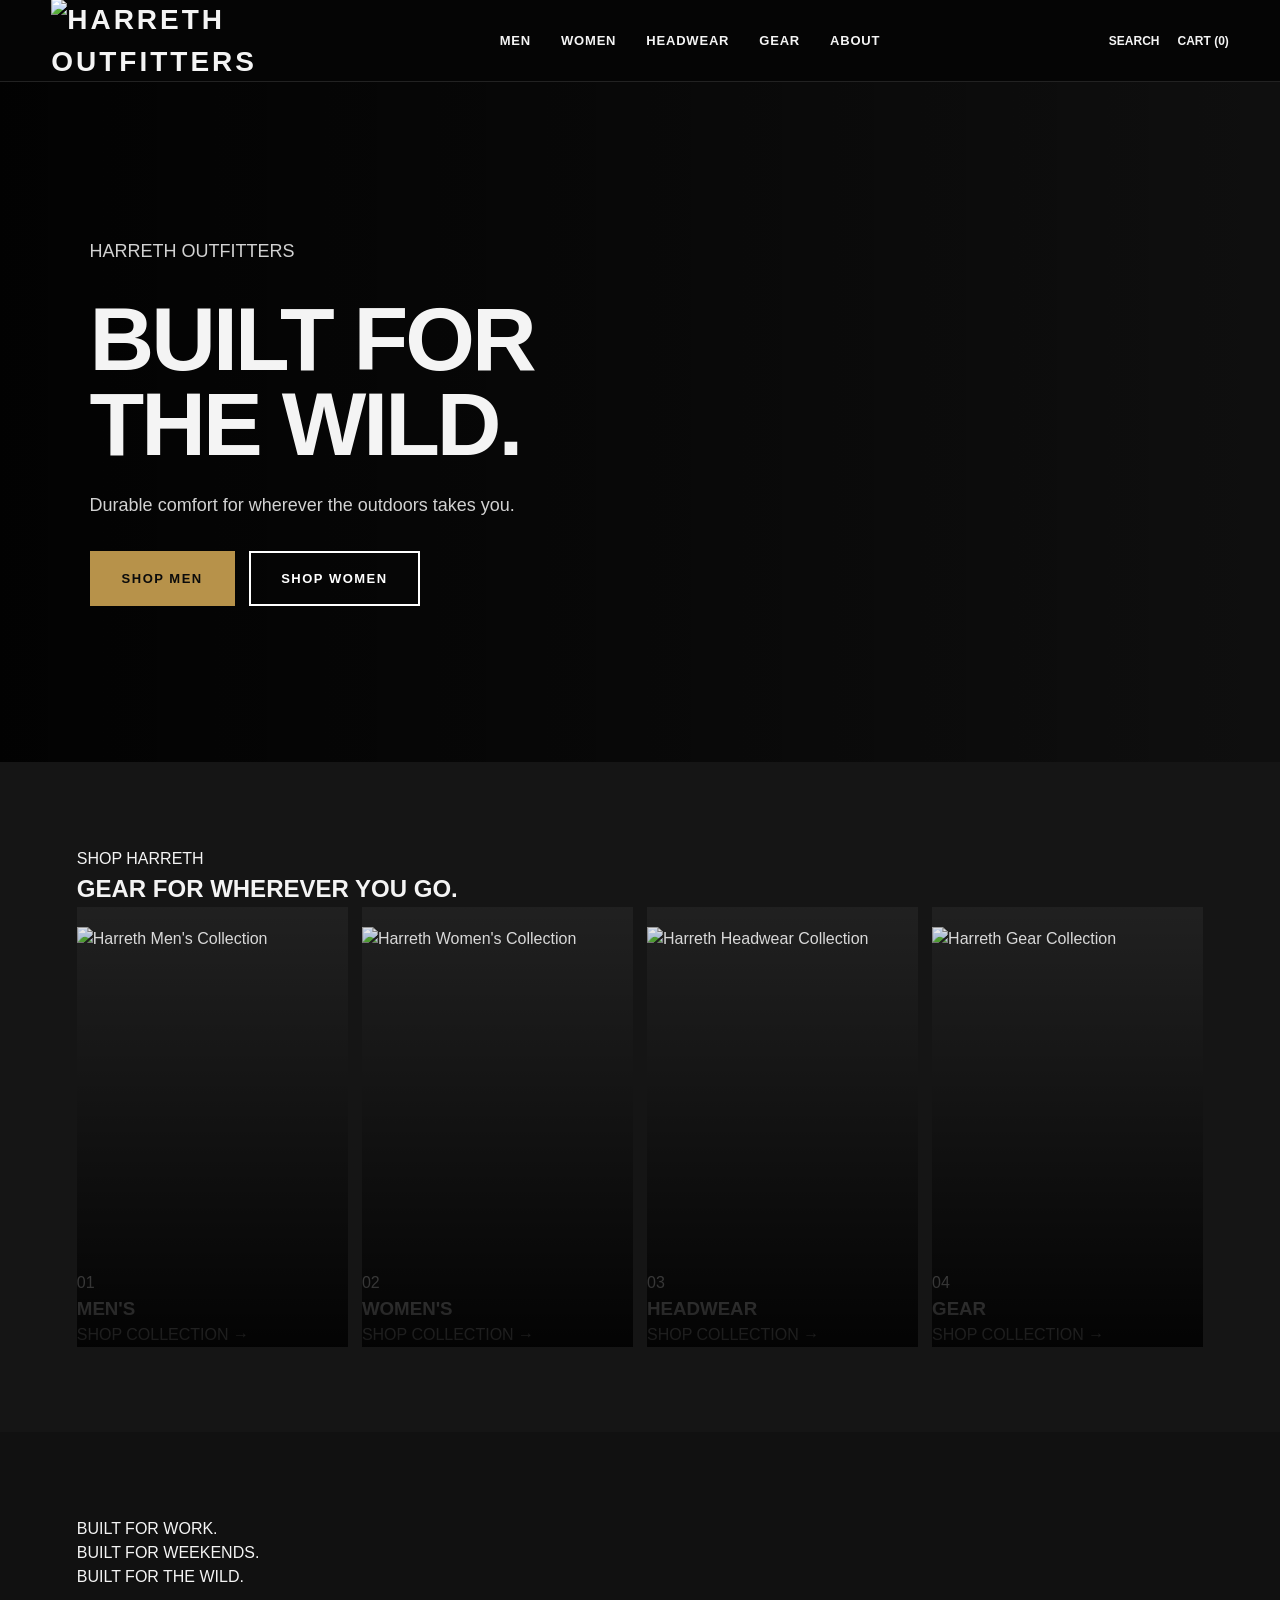
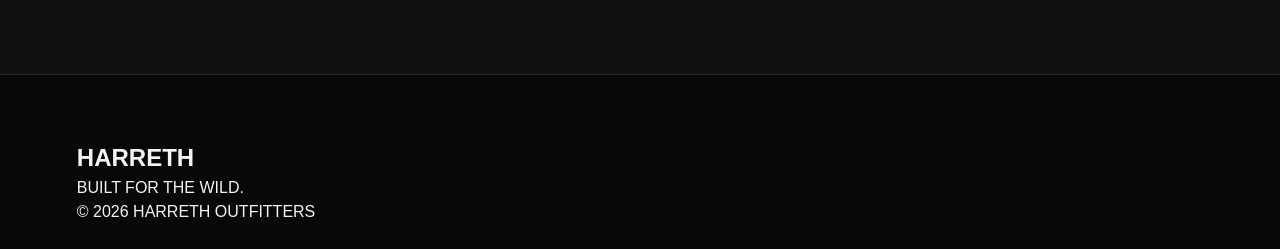
==== index.html @ e6d376b3 "Add files via upload" ====
<!DOCTYPE html>
<html lang="en">
<head>
    <meta charset="UTF-8">
    <meta name="viewport" content="width=device-width, initial-scale=1.0">

    <title>Harreth Outfitters | Built for the Wild</title>

    <link rel="stylesheet" href="style.css">
</head>

<body>

    <header class="site-header">

        <div class="logo">
            <img src="images/logo.png" alt="Harreth Outfitters">
        </div>
        <nav>
            <a href="#">MEN</a>
            <a href="#">WOMEN</a>
            <a href="#">HEADWEAR</a>
            <a href="#">GEAR</a>
            <a href="#">ABOUT</a>
        </nav>

        <div class="header-actions">
            <span>SEARCH</span>
            <span>CART (0)</span>
        </div>

    </header>


    <main>

        <section class="hero">

            <div class="hero-content">

                <p class="eyebrow">HARRETH OUTFITTERS</p>

                <h1>
                    BUILT FOR<br>
                    THE WILD.
                </h1>

                <p class="hero-description">
                    Durable comfort for wherever the outdoors takes you.
                </p>

                <div class="hero-buttons">
                    <a href="#" class="btn btn-gold">SHOP MEN</a>
                    <a href="#" class="btn btn-dark">SHOP WOMEN</a>
                </div>

            </div>

        </section>


        <section class="categories">

            <div class="section-heading">
                <p>SHOP HARRETH</p>
                <h2>GEAR FOR WHEREVER YOU GO.</h2>
            </div>

            <div class="category-grid">

                <a href="#" class="category-card">
                    <img src="images/shirtcolwhite.png" alt="Harreth Men's Collection">
                    <div>
                        <span>01</span>
                        <h3>MEN'S</h3>
                        <p>SHOP COLLECTION →</p>
                    </div>
                </a>

                <a href="#" class="category-card">
                    <img src="images/womenstan.png" alt="Harreth Women's Collection">
                    <div>
                        <span>02</span>
                        <h3>WOMEN'S</h3>
                        <p>SHOP COLLECTION →</p>
                    </div>
                </a>

                <a href="#" class="category-card">
                    <img src="images/rich112.png" alt="Harreth Headwear Collection">
                    <div>
                        <span>03</span>
                        <h3>HEADWEAR</h3>
                        <p>SHOP COLLECTION →</p>
                    </div>
                </a>

                <a href="#" class="category-card">
                    <img src="images/backpack3.png" alt="Harreth Gear Collection">
                    <div>
                        <span>04</span>
                        <h3>GEAR</h3>
                        <p>SHOP COLLECTION →</p>
                    </div>
                </a>

            </div>

        </section>


        <section class="brand-strip">

            <p>BUILT FOR WORK.</p>
            <p>BUILT FOR WEEKENDS.</p>
            <p>BUILT FOR THE WILD.</p>

        </section>

    </main>


    <footer>

        <div class="footer-brand">
            <h2>HARRETH</h2>
            <p>BUILT FOR THE WILD.</p>
        </div>

        <p>© 2026 HARRETH OUTFITTERS</p>

    </footer>

</body>
</html>
---- style.css ----
/* ================================
   HARRETH OUTFITTERS
   Rugged / Tactical Outdoor Theme
================================ */

/* ---------- RESET ---------- */

* {
  margin: 0;
  padding: 0;
  box-sizing: border-box;
}

html {
  scroll-behavior: smooth;
}

body {
  font-family: Arial, Helvetica, sans-serif;
  background: #111111;
  color: #f4f4f4;
  line-height: 1.5;
}

/* ---------- COLORS ---------- */

:root {
  --black: #0b0b0b;
  --dark: #151515;
  --charcoal: #222222;
  --gray: #8d8d8d;
  --light: #f4f4f4;
  --white: #ffffff;

  /* HARRETH GOLD */
  --gold: #b7924a;
  --gold-hover: #d0aa60;
}

/* ---------- LINKS ---------- */

a {
  color: inherit;
  text-decoration: none;
}

img {
  max-width: 100%;
  display: block;
}

/* ================================
   TOP BAR
================================ */

.top-bar {
  background: var(--gold);
  color: var(--black);
  text-align: center;

  padding: 8px 20px;

  font-size: 12px;
  font-weight: 800;

  letter-spacing: 1.5px;
  text-transform: uppercase;
}

/* ================================
   HEADER / NAVIGATION
================================ */

header {
  background: var(--black);

  border-bottom: 1px solid #292929;

  position: sticky;
  top: 0;
  z-index: 1000;
}

.navbar {
  max-width: 1500px;
  margin: auto;

  height: 82px;

  padding: 0 40px;

  display: flex;
  align-items: center;
  justify-content: space-between;
}

.logo {
  font-size: 28px;
  font-weight: 900;

  letter-spacing: 3px;

  text-transform: uppercase;
}

.logo img {
    width:220px;
    height: auto;
    display: block;
}

.logo span {
  color: var(--gold);
}

.nav-links {
  display: flex;
  align-items: center;

  gap: 34px;

  list-style: none;
}

.nav-links a {
  color: var(--white);

  font-size: 13px;
  font-weight: 800;

  letter-spacing: 1px;
  text-transform: uppercase;

  transition: color 0.2s ease;
}

.nav-links a:hover {
  color: var(--gold);
}

/* ================================
   HERO
================================ */

.hero {
  min-height: 680px;

  position: relative;

  display: flex;
  align-items: center;

  padding: 60px 7%;

  background:
    linear-gradient(
      90deg,
      rgba(0, 0, 0, 0.88) 0%,
      rgba(0, 0, 0, 0.55) 48%,
      rgba(0, 0, 0, 0.12) 100%
    ),
    url("images/hero.png");

  background-size: cover;
  background-repeat: no-repeat;
  background-position: center 10%;
}

.hero-content {
  max-width: 680px;
}

.hero-small {
  color: var(--gold);

  font-size: 14px;
  font-weight: 900;

  text-transform: uppercase;

  letter-spacing: 3px;

  margin-bottom: 15px;
}

.hero h1 {
  font-size: clamp(50px, 7vw, 92px);

  line-height: 0.95;

  font-weight: 900;

  letter-spacing: -3px;

  text-transform: uppercase;

  margin-bottom: 25px;
}

.hero p {
  max-width: 570px;

  color: #d2d2d2;

  font-size: 18px;

  margin-bottom: 32px;
}

/* ================================
   BUTTONS
================================ */

.btn {
  display: inline-block;

  background: var(--gold);

  color: var(--black);

  padding: 16px 30px;

  border: 2px solid var(--gold);

  font-size: 13px;
  font-weight: 900;

  letter-spacing: 1.5px;

  text-transform: uppercase;

  transition: all 0.2s ease;
}

.btn:hover {
  background: var(--gold-hover);
  border-color: var(--gold-hover);
}

.btn-dark {
  background: transparent;

  color: var(--white);

  border: 2px solid var(--white);

  margin-left: 10px;
}

.btn-dark:hover {
  background: var(--white);
  color: var(--black);
}

/* ================================
   GENERAL SECTION
================================ */

section {
  padding: 85px 6%;
}

.section-header {
  text-align: center;

  max-width: 750px;

  margin: 0 auto 45px;
}

.section-header .eyebrow {
  color: var(--gold);

  font-size: 12px;
  font-weight: 900;

  letter-spacing: 3px;

  text-transform: uppercase;

  margin-bottom: 10px;
}

.section-header h2 {
  font-size: clamp(34px, 5vw, 55px);

  font-weight: 900;

  text-transform: uppercase;

  line-height: 1;

  letter-spacing: -1px;
}

.section-header p {
  color: var(--gray);

  margin-top: 16px;

  font-size: 16px;
}

/* ================================
   CATEGORY GRID
================================ */

.categories {
  background: var(--dark);
}

.category-grid {
  max-width: 1500px;

  margin: auto;

  display: grid;

  grid-template-columns: repeat(4, 1fr);

  gap: 14px;
}

.category-card {
  min-height: 440px;

  position: relative;

  overflow: hidden;

  background: var(--charcoal);

  display: flex;
  align-items: flex-end;

  cursor: pointer;
}

.category-card img {
  position: absolute;

  width: 100%;
  height: 85%;

  object-fit: contain;
  top: 20px;
  left: 0%;

  transition: transform 0.4s ease;
}

.category-card::after {
  content: "";

  position: absolute;
  inset: 0;

  background: linear-gradient(
    to top,
    rgba(0, 0, 0, 0.9),
    rgba(0, 0, 0, 0.05)
  );
}

.category-card:hover img {
  transform: scale(1.04);
}

.category-content {
  position: relative;
  z-index: 2;

  padding: 28px;

  width: 100%;
}

.category-content h3 {
  font-size: 28px;

  font-weight: 900;

  text-transform: uppercase;

  letter-spacing: -1px;
}

.category-content p {
  color: #c9c9c9;

  margin-top: 4px;

  font-size: 13px;

  text-transform: uppercase;

  letter-spacing: 1px;
}

/* ================================
   FEATURED PRODUCTS
================================ */

.products {
  background: #f0f0ee;

  color: #111;
}

.product-grid {
  max-width: 1500px;

  margin: auto;

  display: grid;

  grid-template-columns: repeat(4, 1fr);

  gap: 24px;
}

.product-card {
  background: #ffffff;

  position: relative;

  transition: transform 0.2s ease;
}

.product-card:hover {
  transform: translateY(-4px);
}

.product-image {
  background: #e7e7e5;

  aspect-ratio: 4 / 5;

  overflow: hidden;
}

.product-image img {
  width: 100%;
  height: 100%;

  object-fit: cover;
}

.product-info {
  padding: 18px;
}

.product-info h3 {
  font-size: 16px;

  font-weight: 900;

  text-transform: uppercase;
}

.product-info p {
  color: #666;

  font-size: 13px;

  margin-top: 3px;
}

.product-price {
  margin-top: 12px;

  font-size: 15px;
  font-weight: 900;
}

/* ================================
   BUILT FOR THE WILD SECTION
================================ */

.built-wild {
  min-height: 580px;

  display: flex;
  align-items: center;

  background:
    linear-gradient(
      90deg,
      rgba(0, 0, 0, 0.9),
      rgba(0, 0, 0, 0.45)
    ),
    url("images/wild.jpg");

  background-size: cover;

  background-position: center;
}

.built-wild-content {
  max-width: 650px;
}

.built-wild h2 {
  font-size: clamp(48px, 7vw, 85px);

  text-transform: uppercase;

  line-height: 0.95;

  font-weight: 900;

  letter-spacing: -3px;

  margin-bottom: 20px;
}

.built-wild h2 span {
  color: var(--gold);
}

.built-wild p {
  color: #d2d2d2;

  max-width: 540px;

  font-size: 17px;

  margin-bottom: 28px;
}

/* ================================
   BRAND STATEMENT
================================ */

.brand-statement {
  background: var(--gold);

  color: var(--black);

  text-align: center;

  padding-top: 65px;
  padding-bottom: 65px;
}

.brand-statement h2 {
  max-width: 1000px;

  margin: auto;

  font-size: clamp(30px, 5vw, 55px);

  line-height: 1.05;

  font-weight: 900;

  text-transform: uppercase;
}

/* ================================
   FOOTER
================================ */

footer {
  background: #080808;

  padding: 65px 6% 25px;

  border-top: 1px solid #242424;
}

.footer-grid {
  max-width: 1500px;

  margin: auto;

  display: grid;

  grid-template-columns: 2fr 1fr 1fr 1fr;

  gap: 50px;
}

.footer-logo {
  font-size: 28px;

  font-weight: 900;

  letter-spacing: 3px;

  margin-bottom: 15px;
}

.footer-about {
  max-width: 380px;

  color: #929292;

  font-size: 14px;
}

.footer-column h4 {
  color: var(--white);

  font-size: 13px;

  font-weight: 900;

  text-transform: uppercase;

  letter-spacing: 1.5px;

  margin-bottom: 15px;
}

.footer-column a {
  display: block;

  color: #999;

  font-size: 14px;

  margin-bottom: 9px;
}

.footer-column a:hover {
  color: var(--gold);
}

.footer-bottom {
  max-width: 1500px;

  margin: 50px auto 0;

  padding-top: 20px;

  border-top: 1px solid #222;

  color: #666;

  font-size: 12px;

  text-align: center;
}

/* ================================
   MOBILE
================================ */

@media (max-width: 1000px) {

  .navbar {
    padding: 0 20px;
  }

  .nav-links {
    gap: 18px;
  }

  .category-grid {
    grid-template-columns: repeat(2, 1fr);
  }

  .product-grid {
    grid-template-columns: repeat(2, 1fr);
  }

  .footer-grid {
    grid-template-columns: repeat(2, 1fr);
  }

}

/* ================================
   PHONE
================================ */

@media (max-width: 700px) {

  section {
    padding: 60px 20px;
  }

  .navbar {
    height: 70px;
  }

  .logo {
    font-size: 22px;
  }

  .nav-links {
    display: none;
  }

  .hero {
    min-height: 620px;

    padding: 70px 22px;

    align-items: flex-end;

    background:
      linear-gradient(
        to top,
        rgba(0, 0, 0, 0.92),
        rgba(0, 0, 0, 0.25)
      ),
      url("images/hero.jpg");

    background-size: cover;
    background-position: 35% center;
    background-repeat: no-repeat;
  }

  .hero h1 {
    font-size: 52px;

    letter-spacing: -2px;
  }

  .hero p {
    font-size: 16px;
  }

  .btn {
    width: 100%;

    text-align: center;

    margin-bottom: 10px;
  }

  .btn-dark {
    margin-left: 0;
  }

  .category-grid {
    grid-template-columns: 1fr;

    gap: 12px;
  }

  .category-card {
    min-height: 390px;
  }

  .product-grid {
    grid-template-columns: repeat(2, 1fr);

    gap: 10px;
  }

  .product-info {
    padding: 12px;
  }

  .product-info h3 {
    font-size: 13px;
  }

  .built-wild {
    min-height: 600px;

    align-items: flex-end;

    padding-bottom: 60px;
  }

  .built-wild h2 {
    font-size: 53px;
  }

  .footer-grid {
    grid-template-columns: 1fr;

    gap: 30px;
  }

}
.site-header {
  height: 82px;
  padding: 0 4%;
  display: flex;
  align-items: center;
  justify-content: space-between;
  background: #050505;
  border-bottom: 1px solid #222;
}

.logo {
  font-size: 28px;
  font-weight: 900;
  letter-spacing: 3px;
}

.logo img {
  width: 220px;
  height: auto;
  display: block;
}

nav {
  display: flex;
  gap: 30px;
}

nav a {
  font-size: 13px;
  font-weight: 800;
  letter-spacing: 0.8px;
}

.header-actions {
  display: flex;
  gap: 18px;
  font-size: 12px;
  font-weight: 700;
}
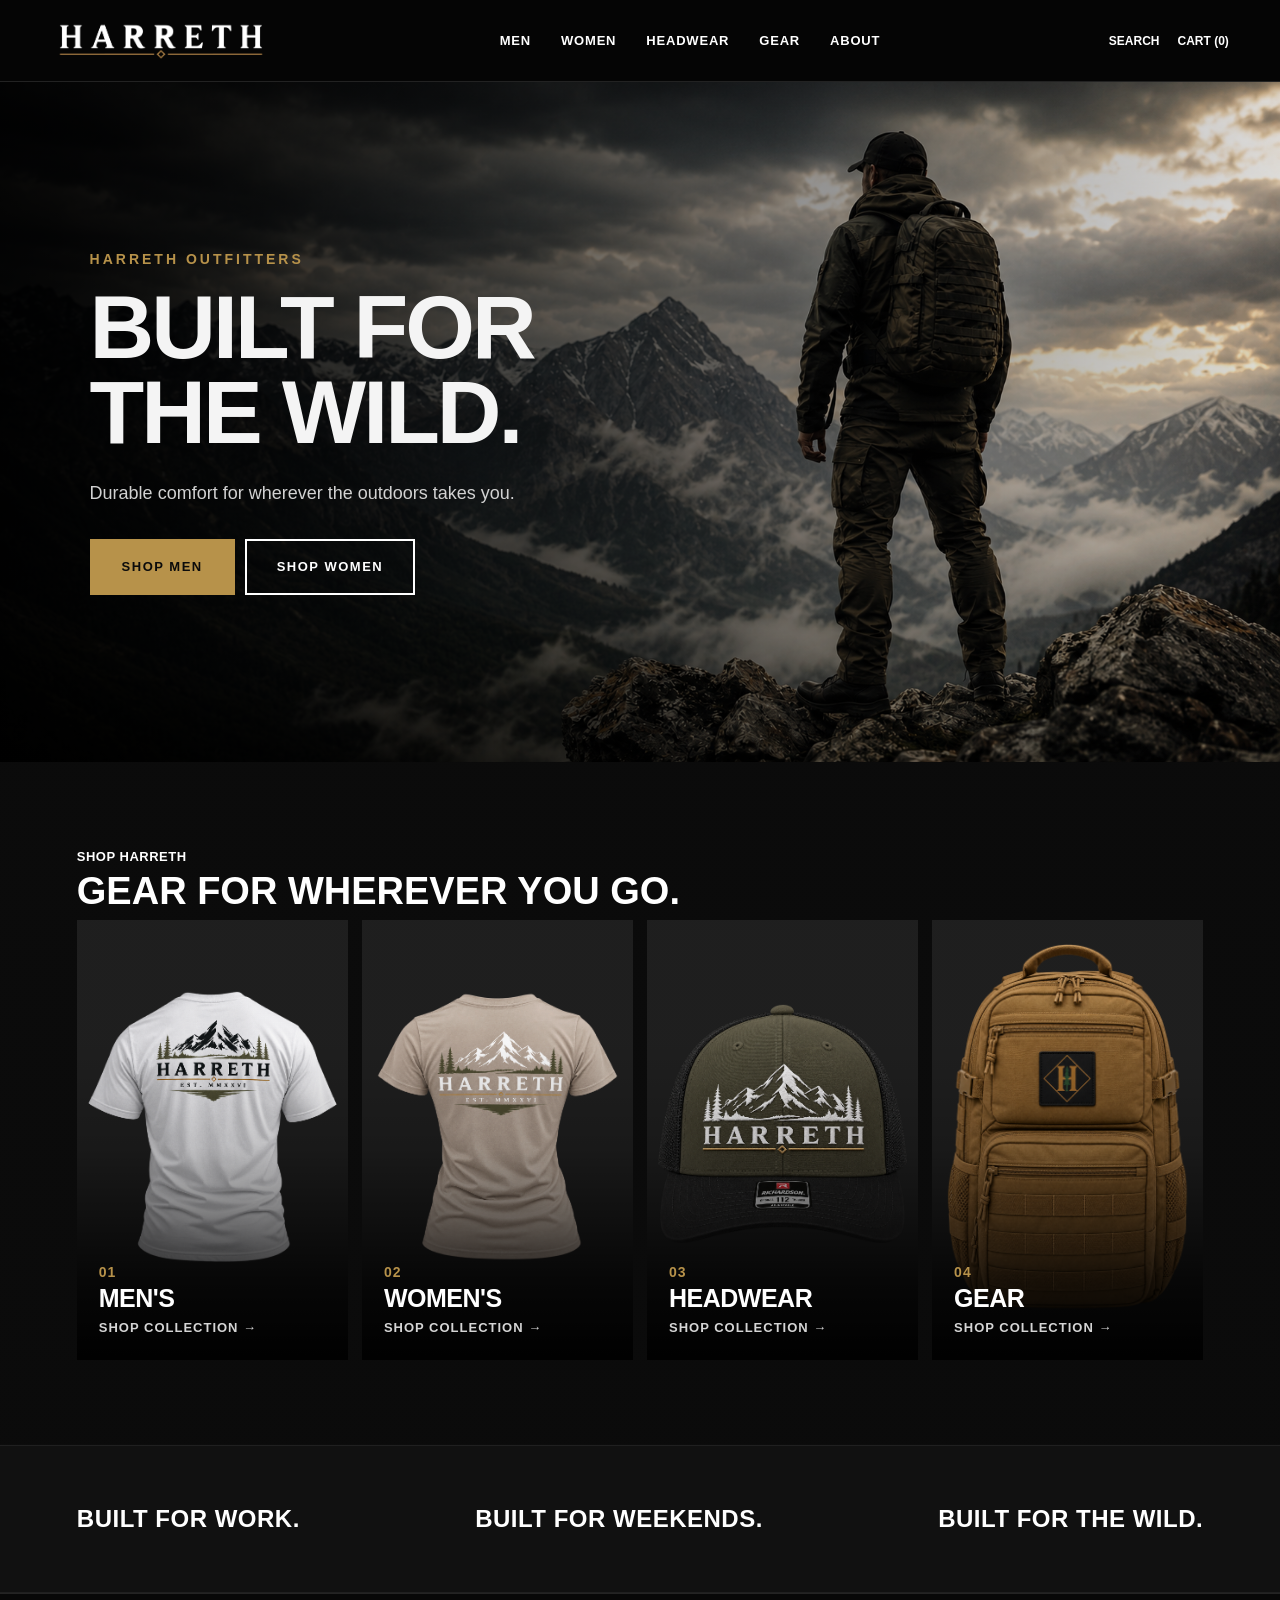
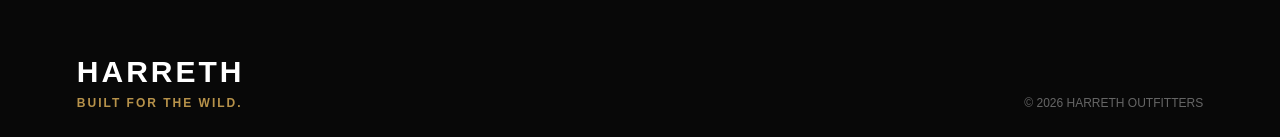
==== commit 859db2cf: "Add files via upload" ====
--- a/index.html
+++ b/index.html
@@ -17,12 +17,12 @@
             <img src="images/logo.png" alt="Harreth Outfitters">
         </div>
         <nav>
-            <a href="#">MEN</a>
-            <a href="#">WOMEN</a>
-            <a href="#">HEADWEAR</a>
-            <a href="#">GEAR</a>
-            <a href="#">ABOUT</a>
-        </nav>
+    <a href="men.html">MEN</a>
+    <a href="women.html">WOMEN</a>
+    <a href="headwear.html">HEADWEAR</a>
+    <a href="gear.html">GEAR</a>
+    <a href="#">ABOUT</a>
+</nav>
 
         <div class="header-actions">
             <span>SEARCH</span>
@@ -68,7 +68,7 @@
 
             <div class="category-grid">
 
-                <a href="#" class="category-card">
+                <a href="men.html" class="category-card">
                     <img src="images/shirtcolwhite.png" alt="Harreth Men's Collection">
                     <div>
                         <span>01</span>
@@ -77,7 +77,7 @@
                     </div>
                 </a>
 
-                <a href="#" class="category-card">
+                <a href="women.html" class="category-card">
                     <img src="images/womenstan.png" alt="Harreth Women's Collection">
                     <div>
                         <span>02</span>
@@ -86,7 +86,7 @@
                     </div>
                 </a>
 
-                <a href="#" class="category-card">
+                <a href="headwear.html" class="category-card">
                     <img src="images/rich112.png" alt="Harreth Headwear Collection">
                     <div>
                         <span>03</span>
@@ -95,7 +95,7 @@
                     </div>
                 </a>
 
-                <a href="#" class="category-card">
+                <a href="gear.html" class="category-card">
                     <img src="images/backpack3.png" alt="Harreth Gear Collection">
                     <div>
                         <span>04</span>
--- a/style.css
+++ b/style.css
@@ -1,6 +1,6 @@
 /* ================================
    HARRETH OUTFITTERS
-   Rugged / Tactical Outdoor Theme
+   Clean Master Stylesheet
 ================================ */
 
 /* ---------- RESET ---------- */
@@ -21,6 +21,17 @@
   color: #f4f4f4;
   line-height: 1.5;
 }
+
+img {
+  max-width: 100%;
+  display: block;
+}
+
+a {
+  color: inherit;
+  text-decoration: none;
+}
+
 
 /* ---------- COLORS ---------- */
 
@@ -32,111 +43,67 @@
   --light: #f4f4f4;
   --white: #ffffff;
 
-  /* HARRETH GOLD */
   --gold: #b7924a;
   --gold-hover: #d0aa60;
 }
 
-/* ---------- LINKS ---------- */
-
-a {
-  color: inherit;
-  text-decoration: none;
-}
-
-img {
-  max-width: 100%;
-  display: block;
-}
-
-/* ================================
-   TOP BAR
-================================ */
-
-.top-bar {
-  background: var(--gold);
-  color: var(--black);
-  text-align: center;
-
-  padding: 8px 20px;
-
-  font-size: 12px;
-  font-weight: 800;
-
-  letter-spacing: 1.5px;
-  text-transform: uppercase;
-}
-
-/* ================================
-   HEADER / NAVIGATION
-================================ */
-
-header {
-  background: var(--black);
-
-  border-bottom: 1px solid #292929;
+
+/* ================================
+   SITE HEADER
+================================ */
+
+.site-header {
+  height: 82px;
+  padding: 0 4%;
+
+  display: flex;
+  align-items: center;
+  justify-content: space-between;
+
+  background: #050505;
+  border-bottom: 1px solid #222;
 
   position: sticky;
   top: 0;
   z-index: 1000;
 }
 
-.navbar {
-  max-width: 1500px;
-  margin: auto;
-
-  height: 82px;
-
-  padding: 0 40px;
-
+.logo img {
+  width: 220px;
+  height: auto;
+}
+
+nav {
   display: flex;
-  align-items: center;
-  justify-content: space-between;
-}
-
-.logo {
-  font-size: 28px;
-  font-weight: 900;
-
-  letter-spacing: 3px;
-
-  text-transform: uppercase;
-}
-
-.logo img {
-    width:220px;
-    height: auto;
-    display: block;
-}
-
-.logo span {
-  color: var(--gold);
-}
-
-.nav-links {
-  display: flex;
-  align-items: center;
-
-  gap: 34px;
-
-  list-style: none;
-}
-
-.nav-links a {
+  gap: 30px;
+}
+
+nav a {
   color: var(--white);
 
   font-size: 13px;
   font-weight: 800;
 
-  letter-spacing: 1px;
+  letter-spacing: 0.8px;
   text-transform: uppercase;
 
   transition: color 0.2s ease;
 }
 
-.nav-links a:hover {
+nav a:hover {
   color: var(--gold);
 }
+
+.header-actions {
+  display: flex;
+  gap: 18px;
+
+  color: var(--white);
+
+  font-size: 12px;
+  font-weight: 700;
+}
+
 
 /* ================================
    HERO
@@ -170,14 +137,13 @@
   max-width: 680px;
 }
 
-.hero-small {
+.hero .eyebrow {
   color: var(--gold);
 
   font-size: 14px;
   font-weight: 900;
 
   text-transform: uppercase;
-
   letter-spacing: 3px;
 
   margin-bottom: 15px;
@@ -187,17 +153,15 @@
   font-size: clamp(50px, 7vw, 92px);
 
   line-height: 0.95;
-
   font-weight: 900;
 
   letter-spacing: -3px;
-
   text-transform: uppercase;
 
   margin-bottom: 25px;
 }
 
-.hero p {
+.hero-description {
   max-width: 570px;
 
   color: #d2d2d2;
@@ -206,6 +170,13 @@
 
   margin-bottom: 32px;
 }
+
+.hero-buttons {
+  display: flex;
+  align-items: center;
+  flex-wrap: wrap;
+}
+
 
 /* ================================
    BUTTONS
@@ -215,7 +186,6 @@
   display: inline-block;
 
   background: var(--gold);
-
   color: var(--black);
 
   padding: 16px 30px;
@@ -226,97 +196,96 @@
   font-weight: 900;
 
   letter-spacing: 1.5px;
-
-  text-transform: uppercase;
-
-  transition: all 0.2s ease;
+  text-transform: uppercase;
+
+  transition:
+    background 0.2s ease,
+    border-color 0.2s ease,
+    color 0.2s ease,
+    transform 0.2s ease;
 }
 
 .btn:hover {
   background: var(--gold-hover);
   border-color: var(--gold-hover);
+  transform: translateY(-2px);
 }
 
 .btn-dark {
   background: transparent;
-
   color: var(--white);
 
-  border: 2px solid var(--white);
+  border-color: var(--white);
 
   margin-left: 10px;
 }
 
 .btn-dark:hover {
   background: var(--white);
+  border-color: var(--white);
   color: var(--black);
 }
 
-/* ================================
-   GENERAL SECTION
+
+/* ================================
+   GENERAL SECTIONS
 ================================ */
 
 section {
   padding: 85px 6%;
 }
 
-.section-header {
-  text-align: center;
-
-  max-width: 750px;
-
-  margin: 0 auto 45px;
-}
-
-.section-header .eyebrow {
-  color: var(--gold);
-
-  font-size: 12px;
-  font-weight: 900;
-
-  letter-spacing: 3px;
-
-  text-transform: uppercase;
-
-  margin-bottom: 10px;
-}
-
-.section-header h2 {
-  font-size: clamp(34px, 5vw, 55px);
-
-  font-weight: 900;
-
-  text-transform: uppercase;
+.section-heading {
+  max-width: 1500px;
+  margin: 0 auto 10px;
+}
+
+.section-heading > p {
+  color: var(--white);
+
+  font-size: 13px;
+  font-weight: 800;
+
+  letter-spacing: 0.5px;
+  text-transform: uppercase;
+}
+
+.section-heading h2 {
+  color: var(--white);
+
+  font-size: clamp(26px, 3vw, 38px);
+  font-weight: 900;
 
   line-height: 1;
-
-  letter-spacing: -1px;
-}
-
-.section-header p {
-  color: var(--gray);
-
-  margin-top: 16px;
-
-  font-size: 16px;
-}
-
-/* ================================
-   CATEGORY GRID
+  text-transform: uppercase;
+
+  margin-top: 5px;
+}
+
+
+/* ================================
+   CATEGORY / SHOP HARRETH GRID
 ================================ */
 
 .categories {
-  background: var(--dark);
+  background:
+    linear-gradient(
+      rgba(10, 10, 10, 0.88),
+      rgba(10, 10, 10, 0.88)
+    ),
+    url("images/topo-lines.png");
+
+  background-size: cover;
+  background-position: center;
+  background-repeat: no-repeat;
 }
 
 .category-grid {
   max-width: 1500px;
-
   margin: auto;
 
   display: grid;
-
-  grid-template-columns: repeat(4, 1fr);
+  grid-template-columns: repeat(4, minmax(0, 1fr));
 
   gap: 14px;
 }
@@ -325,15 +294,22 @@
   min-height: 440px;
 
   position: relative;
-
   overflow: hidden;
 
-  background: var(--charcoal);
+  background: #1f1f1f;
 
   display: flex;
   align-items: flex-end;
 
   cursor: pointer;
+
+  transition:
+    transform 0.3s ease,
+    border-color 0.3s ease;
+}
+
+.category-card:hover {
+  transform: translateY(-6px);
 }
 
 .category-card img {
@@ -342,11 +318,16 @@
   width: 100%;
   height: 85%;
 
+  top: 20px;
+  left: 0;
+
   object-fit: contain;
-  top: 20px;
-  left: 0%;
 
   transition: transform 0.4s ease;
+}
+
+.category-card:hover img {
+  transform: scale(1.04);
 }
 
 .category-card::after {
@@ -355,321 +336,279 @@
   position: absolute;
   inset: 0;
 
-  background: linear-gradient(
-    to top,
-    rgba(0, 0, 0, 0.9),
-    rgba(0, 0, 0, 0.05)
-  );
-}
-
-.category-card:hover img {
-  transform: scale(1.04);
-}
-
-.category-content {
+  background:
+    linear-gradient(
+      to top,
+      rgba(0, 0, 0, 0.98) 0%,
+      rgba(0, 0, 0, 0.78) 18%,
+      rgba(0, 0, 0, 0.20) 48%,
+      rgba(0, 0, 0, 0.02) 72%
+    );
+
+  pointer-events: none;
+}
+
+/*
+   Your current index.html uses a plain <div>
+   inside each .category-card, so target that
+   directly instead of the old .category-content class.
+*/
+
+.category-card > div {
   position: relative;
   z-index: 2;
 
-  padding: 28px;
-
   width: 100%;
-}
-
-.category-content h3 {
-  font-size: 28px;
-
-  font-weight: 900;
-
-  text-transform: uppercase;
-
-  letter-spacing: -1px;
-}
-
-.category-content p {
-  color: #c9c9c9;
-
-  margin-top: 4px;
+
+  padding: 30px 22px 22px;
+}
+
+.category-card > div span {
+  display: block;
+
+  color: var(--gold);
+
+  font-size: 14px;
+  font-weight: 800;
+
+  letter-spacing: 1px;
+
+  margin-bottom: 3px;
+}
+
+.category-card > div h3 {
+  color: var(--white);
+
+  font-size: 25px;
+  font-weight: 900;
+
+  line-height: 1;
+  letter-spacing: -0.5px;
+
+  text-transform: uppercase;
+
+  margin: 0 0 7px;
+}
+
+.category-card > div p {
+  color: #d5d5d5;
 
   font-size: 13px;
-
-  text-transform: uppercase;
+  font-weight: 700;
 
   letter-spacing: 1px;
-}
-
-/* ================================
-   FEATURED PRODUCTS
-================================ */
-
-.products {
-  background: #f0f0ee;
-
-  color: #111;
-}
-
-.product-grid {
-  max-width: 1500px;
-
-  margin: auto;
-
-  display: grid;
-
-  grid-template-columns: repeat(4, 1fr);
-
-  gap: 24px;
-}
-
-.product-card {
-  background: #ffffff;
-
-  position: relative;
-
-  transition: transform 0.2s ease;
-}
-
-.product-card:hover {
-  transform: translateY(-4px);
-}
-
-.product-image {
-  background: #e7e7e5;
-
-  aspect-ratio: 4 / 5;
-
-  overflow: hidden;
-}
-
-.product-image img {
-  width: 100%;
-  height: 100%;
-
-  object-fit: cover;
-}
-
-.product-info {
-  padding: 18px;
-}
-
-.product-info h3 {
-  font-size: 16px;
-
-  font-weight: 900;
-
-  text-transform: uppercase;
-}
-
-.product-info p {
-  color: #666;
-
-  font-size: 13px;
-
-  margin-top: 3px;
-}
-
-.product-price {
-  margin-top: 12px;
-
-  font-size: 15px;
-  font-weight: 900;
-}
-
-/* ================================
-   BUILT FOR THE WILD SECTION
-================================ */
-
-.built-wild {
-  min-height: 580px;
+  text-transform: uppercase;
+
+  margin: 0;
+
+  transition:
+    color 0.3s ease,
+    transform 0.3s ease;
+}
+
+.category-card:hover > div p {
+  color: var(--white);
+  transform: translateX(3px);
+}
+
+
+/* ================================
+   BRAND STRIP
+================================ */
+
+.brand-strip {
+  padding: 55px 6%;
+
+  background: #111111;
 
   display: flex;
   align-items: center;
+  justify-content: space-between;
+
+  gap: 24px;
+
+  border-top: 1px solid #202020;
+  border-bottom: 1px solid #202020;
+}
+
+.brand-strip p {
+  color: var(--white);
+
+  font-size: clamp(17px, 2vw, 24px);
+  font-weight: 900;
+
+  letter-spacing: 0.5px;
+  text-transform: uppercase;
+}
+
+
+/* ================================
+   FOOTER
+================================ */
+
+footer {
+  background: #080808;
+
+  padding: 55px 6% 25px;
+
+  border-top: 1px solid #242424;
+
+  display: flex;
+  align-items: flex-end;
+  justify-content: space-between;
+
+  gap: 30px;
+}
+
+.footer-brand h2 {
+  color: var(--white);
+
+  font-size: 30px;
+  font-weight: 900;
+
+  letter-spacing: 3px;
+}
+
+.footer-brand p {
+  color: var(--gold);
+
+  font-size: 12px;
+  font-weight: 800;
+
+  letter-spacing: 2px;
+}
+
+footer > p {
+  color: #666;
+
+  font-size: 12px;
+}
+
+
+/* ================================
+   MEN'S COLLECTION PAGE
+================================ */
+
+.mens-hero {
+  background: #161616;
+
+  padding: 90px 8%;
+
+  border-bottom: 1px solid #2c2c2c;
+}
+
+.mens-hero-content {
+  max-width: 800px;
+}
+
+.mens-hero h1 {
+  font-size: clamp(42px, 6vw, 78px);
+
+  margin: 10px 0 15px;
+
+  line-height: 0.95;
+}
+
+.mens-hero-content > p:last-child {
+  max-width: 620px;
+
+  font-size: 18px;
+
+  color: #c9c9c9;
+}
+
+.mens-shop {
+  padding: 70px 8% 100px;
 
   background:
     linear-gradient(
-      90deg,
-      rgba(0, 0, 0, 0.9),
-      rgba(0, 0, 0, 0.45)
+      rgba(10, 10, 10, 0.88),
+      rgba(10, 10, 10, 0.88)
     ),
-    url("images/wild.jpg");
+    url("images/topo-lines.png");
 
   background-size: cover;
-
   background-position: center;
-}
-
-.built-wild-content {
-  max-width: 650px;
-}
-
-.built-wild h2 {
-  font-size: clamp(48px, 7vw, 85px);
-
-  text-transform: uppercase;
-
-  line-height: 0.95;
-
-  font-weight: 900;
-
-  letter-spacing: -3px;
-
-  margin-bottom: 20px;
-}
-
-.built-wild h2 span {
-  color: var(--gold);
-}
-
-.built-wild p {
-  color: #d2d2d2;
-
-  max-width: 540px;
-
-  font-size: 17px;
-
-  margin-bottom: 28px;
-}
-
-/* ================================
-   BRAND STATEMENT
-================================ */
-
-.brand-statement {
-  background: var(--gold);
-
-  color: var(--black);
-
-  text-align: center;
-
-  padding-top: 65px;
-  padding-bottom: 65px;
-}
-
-.brand-statement h2 {
-  max-width: 1000px;
-
-  margin: auto;
-
-  font-size: clamp(30px, 5vw, 55px);
-
-  line-height: 1.05;
-
-  font-weight: 900;
-
-  text-transform: uppercase;
-}
-
-/* ================================
-   FOOTER
-================================ */
-
-footer {
-  background: #080808;
-
-  padding: 65px 6% 25px;
-
-  border-top: 1px solid #242424;
-}
-
-.footer-grid {
-  max-width: 1500px;
-
-  margin: auto;
-
+  background-repeat: no-repeat;
+}
+
+.mens-shop .section-heading {
+  margin-bottom: 35px;
+}
+
+.mens-shop .section-heading h2 {
+  font-size: clamp(32px, 4vw, 52px);
+
+  margin-top: 6px;
+}
+
+.product-grid {
   display: grid;
 
-  grid-template-columns: 2fr 1fr 1fr 1fr;
-
-  gap: 50px;
-}
-
-.footer-logo {
-  font-size: 28px;
-
-  font-weight: 900;
-
-  letter-spacing: 3px;
-
-  margin-bottom: 15px;
-}
-
-.footer-about {
-  max-width: 380px;
-
-  color: #929292;
-
-  font-size: 14px;
-}
-
-.footer-column h4 {
+  grid-template-columns: repeat(2, minmax(0, 1fr));
+
+  gap: 28px;
+}
+
+.product-card {
+  background: #1b1b1b;
+
+  padding: 20px;
+
+  transition: transform 0.25s ease;
+}
+
+.product-card:hover {
+  transform: translateY(-5px);
+}
+
+.product-card img {
+  width: 100%;
+
+  aspect-ratio: 1 / 1;
+
+  object-fit: contain;
+
+  background: #202020;
+}
+
+.product-card h3 {
+  margin: 18px 0 5px;
+
   color: var(--white);
 
-  font-size: 13px;
-
-  font-weight: 900;
-
-  text-transform: uppercase;
-
-  letter-spacing: 1.5px;
-
-  margin-bottom: 15px;
-}
-
-.footer-column a {
-  display: block;
-
-  color: #999;
-
-  font-size: 14px;
-
-  margin-bottom: 9px;
-}
-
-.footer-column a:hover {
-  color: var(--gold);
-}
-
-.footer-bottom {
-  max-width: 1500px;
-
-  margin: 50px auto 0;
-
-  padding-top: 20px;
-
-  border-top: 1px solid #222;
-
-  color: #666;
-
-  font-size: 12px;
-
-  text-align: center;
-}
-
-/* ================================
-   MOBILE
+  font-size: 20px;
+
+  letter-spacing: 0.5px;
+}
+
+.product-card p {
+  margin: 0;
+
+  color: #a9a9a9;
+}
+
+
+/* ================================
+   TABLET
 ================================ */
 
 @media (max-width: 1000px) {
 
-  .navbar {
+  .site-header {
     padding: 0 20px;
   }
 
-  .nav-links {
+  nav {
     gap: 18px;
   }
 
   .category-grid {
-    grid-template-columns: repeat(2, 1fr);
-  }
-
-  .product-grid {
-    grid-template-columns: repeat(2, 1fr);
-  }
-
-  .footer-grid {
-    grid-template-columns: repeat(2, 1fr);
-  }
-
-}
+    grid-template-columns: repeat(2, minmax(0, 1fr));
+  }
+
+}
+
 
 /* ================================
    PHONE
@@ -681,16 +620,24 @@
     padding: 60px 20px;
   }
 
-  .navbar {
+  .site-header {
     height: 70px;
-  }
-
-  .logo {
-    font-size: 22px;
-  }
-
-  .nav-links {
+
+    padding: 0 18px;
+  }
+
+  .logo img {
+    width: 170px;
+  }
+
+  nav {
     display: none;
+  }
+
+  .header-actions {
+    gap: 10px;
+
+    font-size: 10px;
   }
 
   .hero {
@@ -706,7 +653,7 @@
         rgba(0, 0, 0, 0.92),
         rgba(0, 0, 0, 0.25)
       ),
-      url("images/hero.jpg");
+      url("images/hero.png");
 
     background-size: cover;
     background-position: 35% center;
@@ -719,8 +666,12 @@
     letter-spacing: -2px;
   }
 
-  .hero p {
+  .hero-description {
     font-size: 16px;
+  }
+
+  .hero-buttons {
+    display: block;
   }
 
   .btn {
@@ -745,75 +696,214 @@
     min-height: 390px;
   }
 
+  .category-card > div {
+    padding: 26px 20px 20px;
+  }
+
+  .category-card > div h3 {
+    font-size: 23px;
+  }
+
+  .brand-strip {
+    flex-direction: column;
+    align-items: flex-start;
+
+    padding: 45px 20px;
+  }
+
+  footer {
+    flex-direction: column;
+    align-items: flex-start;
+
+    padding-left: 20px;
+    padding-right: 20px;
+  }
+
   .product-grid {
-    grid-template-columns: repeat(2, 1fr);
-
-    gap: 10px;
-  }
-
-  .product-info {
-    padding: 12px;
-  }
-
-  .product-info h3 {
-    font-size: 13px;
-  }
-
-  .built-wild {
-    min-height: 600px;
-
-    align-items: flex-end;
-
-    padding-bottom: 60px;
-  }
-
-  .built-wild h2 {
-    font-size: 53px;
-  }
-
-  .footer-grid {
     grid-template-columns: 1fr;
-
-    gap: 30px;
-  }
-
-}
-.site-header {
-  height: 82px;
-  padding: 0 4%;
+  }
+
+  .mens-hero {
+    padding: 65px 6%;
+  }
+
+  .mens-shop {
+    padding: 50px 6% 80px;
+  }
+
+}
+
+/* ================================
+   PRODUCT DETAIL PAGE
+================================ */
+
+.product-page {
+  min-height: 700px;
+
+  background:
+    linear-gradient(
+      rgba(10, 10, 10, 0.90),
+      rgba(10, 10, 10, 0.90)
+    ),
+    url("images/topo-lines.png");
+
+  background-size: cover;
+  background-position: center;
+
+  padding: 90px 7%;
+}
+
+.product-page-grid {
+  max-width: 1300px;
+  margin: auto;
+
+  display: grid;
+  grid-template-columns: 1.1fr 0.9fr;
+
+  gap: 70px;
+  align-items: center;
+}
+
+.product-page-image {
+  background: #1b1b1b;
+
+  min-height: 600px;
+
   display: flex;
   align-items: center;
-  justify-content: space-between;
-  background: #050505;
-  border-bottom: 1px solid #222;
-}
-
-.logo {
+  justify-content: center;
+
+  padding: 40px;
+}
+
+.product-page-image img {
+  width: 100%;
+  max-height: 560px;
+
+  object-fit: contain;
+}
+
+.product-page-info {
+  max-width: 520px;
+}
+
+.product-eyebrow {
+  color: var(--gold);
+
+  font-size: 12px;
+  font-weight: 900;
+
+  letter-spacing: 3px;
+  text-transform: uppercase;
+
+  margin-bottom: 10px;
+}
+
+.product-page-info h1 {
+  color: #ffffff;
+
+  font-size: clamp(38px, 5vw, 64px);
+  font-weight: 900;
+
+  line-height: 1;
+
+  margin-bottom: 10px;
+}
+
+.product-color {
+  color: #a7a7a7;
+
+  font-size: 13px;
+  font-weight: 700;
+
+  letter-spacing: 1px;
+
+  margin-bottom: 20px;
+}
+
+.product-price {
+  color: var(--gold);
+
   font-size: 28px;
   font-weight: 900;
-  letter-spacing: 3px;
-}
-
-.logo img {
-  width: 220px;
-  height: auto;
+
+  margin-bottom: 25px;
+}
+
+.product-description {
+  color: #d0d0d0;
+
+  font-size: 16px;
+  line-height: 1.7;
+
+  margin-bottom: 30px;
+}
+
+.product-option {
+  margin-bottom: 25px;
+}
+
+.product-option label {
   display: block;
-}
-
-nav {
-  display: flex;
-  gap: 30px;
-}
-
-nav a {
+
+  color: #ffffff;
+
+  font-size: 12px;
+  font-weight: 900;
+
+  letter-spacing: 1.5px;
+
+  margin-bottom: 8px;
+}
+
+.product-option select {
+  width: 100%;
+
+  background: #1b1b1b;
+  color: #ffffff;
+
+  border: 1px solid #444;
+
+  padding: 14px;
+
+  font-size: 14px;
+}
+
+.add-cart-btn {
+  width: 100%;
+
+  background: var(--gold);
+  color: #0b0b0b;
+
+  border: none;
+
+  padding: 17px;
+
   font-size: 13px;
-  font-weight: 800;
-  letter-spacing: 0.8px;
-}
-
-.header-actions {
-  display: flex;
-  gap: 18px;
-  font-size: 12px;
-  font-weight: 700;
+  font-weight: 900;
+
+  letter-spacing: 1.5px;
+  text-transform: uppercase;
+
+  cursor: pointer;
+
+  transition: background 0.2s ease;
+}
+
+.add-cart-btn:hover {
+  background: var(--gold-hover);
+}
+
+@media (max-width: 800px) {
+
+  .product-page-grid {
+    grid-template-columns: 1fr;
+
+    gap: 35px;
+  }
+
+  .product-page-image {
+    min-height: 420px;
+  }
+
 }
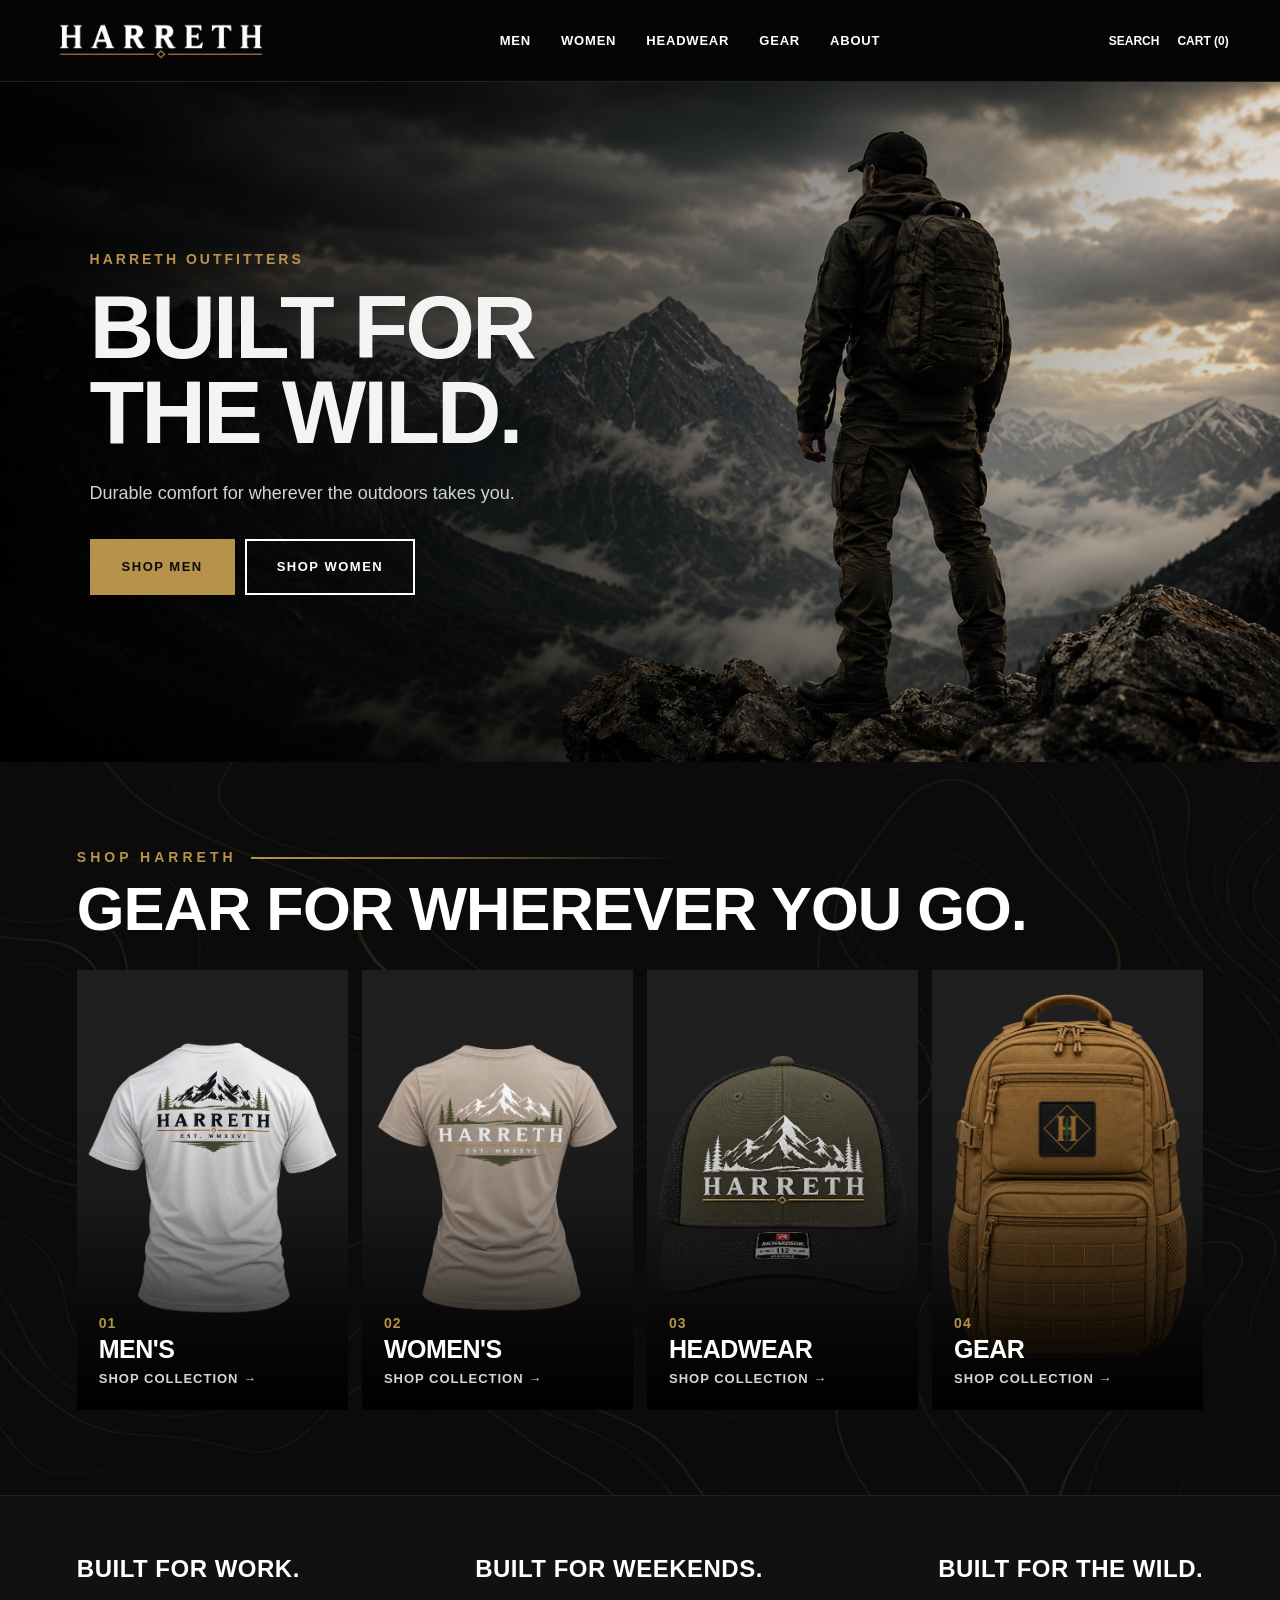
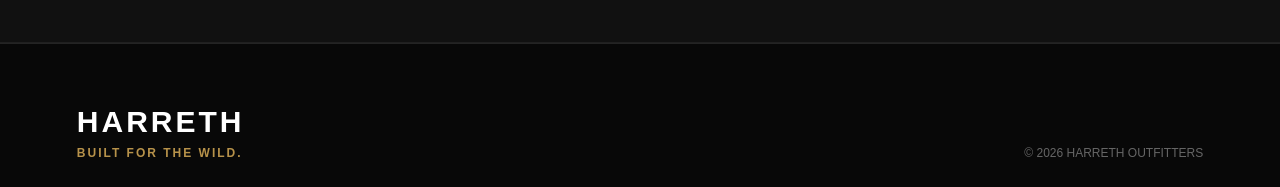
==== commit 3dbee7f2: "Add files via upload" ====
--- a/index.html
+++ b/index.html
@@ -1,5 +1,6 @@
 <!DOCTYPE html>
 <html lang="en">
+
 <head>
     <meta charset="UTF-8">
     <meta name="viewport" content="width=device-width, initial-scale=1.0">
@@ -11,34 +12,203 @@
 
 <body>
 
+    <!-- =====================================================
+         SNIPCART INSTALL
+         ===================================================== -->
+
+    <script>
+        window.SnipcartSettings = {
+            publicApiKey: 'YWJiZDUxYmMtMzdiNS00NTY1LWFiMDYtNjZjY2NhNDY3MTk3NjM5MjIwNTk5NDM5Njg2NjI3'
+        };
+
+        (() => {
+            var c, d;
+            (d = (c = window.SnipcartSettings).version) != null || (c.version = "3.0");
+
+            var s, S;
+            (S = (s = window.SnipcartSettings).timeoutDuration) != null || (s.timeoutDuration = 2750);
+
+            var l, p;
+            (p = (l = window.SnipcartSettings).domain) != null || (l.domain = "cdn.snipcart.com");
+
+            var w, u;
+            (u = (w = window.SnipcartSettings).protocol) != null || (w.protocol = "https");
+
+            var f =
+                window.SnipcartSettings.version.includes("v3.0.0-ci") ||
+                window.SnipcartSettings.version != "3.0" &&
+                window.SnipcartSettings.version.localeCompare(
+                    "3.4.0",
+                    void 0,
+                    { numeric: !0, sensitivity: "base" }
+                ) === -1;
+
+            var m = [
+                "focus",
+                "mouseover",
+                "touchmove",
+                "scroll",
+                "keydown"
+            ];
+
+            window.LoadSnipcart = o;
+
+            document.readyState === "loading"
+                ? document.addEventListener("DOMContentLoaded", r)
+                : r();
+
+            function r() {
+                window.SnipcartSettings.loadStrategy
+                    ? window.SnipcartSettings.loadStrategy === "on-user-interaction" &&
+                      (
+                        m.forEach(t => document.addEventListener(t, o)),
+                        setTimeout(o, window.SnipcartSettings.timeoutDuration)
+                      )
+                    : o();
+            }
+
+            var a = false;
+
+            function o() {
+
+                if (a) return;
+
+                a = true;
+
+                let t = document.getElementsByTagName("head")[0],
+
+                    e = document.querySelector("#snipcart"),
+
+                    i = document.querySelector(
+                        `script[src^="${window.SnipcartSettings.protocol}://${window.SnipcartSettings.domain}"][src$="snipcart.js"]`
+                    ),
+
+                    n = document.querySelector(
+                        `link[href^="${window.SnipcartSettings.protocol}://${window.SnipcartSettings.domain}"][href$="snipcart.css"]`
+                    );
+
+                e || (
+                    e = document.createElement("div"),
+                    e.id = "snipcart",
+                    e.setAttribute("hidden", "true"),
+                    document.body.appendChild(e)
+                );
+
+                v(e);
+
+                i || (
+                    i = document.createElement("script"),
+                    i.src =
+                        `${window.SnipcartSettings.protocol}://${window.SnipcartSettings.domain}/themes/v${window.SnipcartSettings.version}/default/snipcart.js`,
+                    i.async = true,
+                    t.appendChild(i)
+                );
+
+                n || (
+                    n = document.createElement("link"),
+                    n.rel = "stylesheet",
+                    n.type = "text/css",
+                    n.href =
+                        `${window.SnipcartSettings.protocol}://${window.SnipcartSettings.domain}/themes/v${window.SnipcartSettings.version}/default/snipcart.css`,
+                    t.prepend(n)
+                );
+
+                m.forEach(g =>
+                    document.removeEventListener(g, o)
+                );
+            }
+
+            function v(t) {
+                !f || (
+                    t.dataset.apiKey =
+                        window.SnipcartSettings.publicApiKey
+                );
+            }
+
+        })();
+    </script>
+
+
+    <!-- =====================================================
+         HEADER
+         ===================================================== -->
+
     <header class="site-header">
 
         <div class="logo">
-            <img src="images/logo.png" alt="Harreth Outfitters">
+
+            <a href="index.html">
+                <img
+                    src="images/logo.png"
+                    alt="Harreth Outfitters"
+                >
+            </a>
+
         </div>
+
+
         <nav>
-    <a href="men.html">MEN</a>
-    <a href="women.html">WOMEN</a>
-    <a href="headwear.html">HEADWEAR</a>
-    <a href="gear.html">GEAR</a>
-    <a href="#">ABOUT</a>
-</nav>
+
+            <a href="men.html">
+                MEN
+            </a>
+
+            <a href="women.html">
+                WOMEN
+            </a>
+
+            <a href="headwear.html">
+                HEADWEAR
+            </a>
+
+            <a href="gear.html">
+                GEAR
+            </a>
+
+            <a href="#">
+                ABOUT
+            </a>
+
+        </nav>
+
 
         <div class="header-actions">
-            <span>SEARCH</span>
-            <span>CART (0)</span>
+
+            <span>
+                SEARCH
+            </span>
+
+            <button
+                class="header-cart snipcart-checkout"
+                type="button"
+            >
+                CART
+                (<span class="snipcart-items-count">0</span>)
+            </button>
+
         </div>
 
     </header>
 
 
+    <!-- =====================================================
+         MAIN
+         ===================================================== -->
+
     <main>
 
+
+        <!-- =================================================
+             HERO
+             ================================================= -->
+
         <section class="hero">
 
             <div class="hero-content">
 
-                <p class="eyebrow">HARRETH OUTFITTERS</p>
+                <p class="eyebrow">
+                    HARRETH OUTFITTERS
+                </p>
 
                 <h1>
                     BUILT FOR<br>
@@ -50,8 +220,21 @@
                 </p>
 
                 <div class="hero-buttons">
-                    <a href="#" class="btn btn-gold">SHOP MEN</a>
-                    <a href="#" class="btn btn-dark">SHOP WOMEN</a>
+
+                    <a
+                        href="men.html"
+                        class="btn btn-gold"
+                    >
+                        SHOP MEN
+                    </a>
+
+                    <a
+                        href="women.html"
+                        class="btn btn-dark"
+                    >
+                        SHOP WOMEN
+                    </a>
+
                 </div>
 
             </div>
@@ -59,49 +242,149 @@
         </section>
 
 
+        <!-- =================================================
+             SHOP HARRETH
+             ================================================= -->
+
         <section class="categories">
 
             <div class="section-heading">
-                <p>SHOP HARRETH</p>
-                <h2>GEAR FOR WHEREVER YOU GO.</h2>
+
+                <p>
+                    SHOP HARRETH
+                </p>
+
+                <h2>
+                    GEAR FOR WHEREVER YOU GO.
+                </h2>
+
             </div>
 
+
             <div class="category-grid">
 
-                <a href="men.html" class="category-card">
-                    <img src="images/shirtcolwhite.png" alt="Harreth Men's Collection">
+
+                <!-- MEN -->
+
+                <a
+                    href="men.html"
+                    class="category-card"
+                >
+
+                    <img
+                        src="images/shirtcolwhite.png"
+                        alt="Harreth Men's Collection"
+                    >
+
                     <div>
-                        <span>01</span>
-                        <h3>MEN'S</h3>
-                        <p>SHOP COLLECTION →</p>
+
+                        <span>
+                            01
+                        </span>
+
+                        <h3>
+                            MEN'S
+                        </h3>
+
+                        <p>
+                            SHOP COLLECTION →
+                        </p>
+
                     </div>
+
                 </a>
 
-                <a href="women.html" class="category-card">
-                    <img src="images/womenstan.png" alt="Harreth Women's Collection">
+
+                <!-- WOMEN -->
+
+                <a
+                    href="women.html"
+                    class="category-card"
+                >
+
+                    <img
+                        src="images/womenstan.png"
+                        alt="Harreth Women's Collection"
+                    >
+
                     <div>
-                        <span>02</span>
-                        <h3>WOMEN'S</h3>
-                        <p>SHOP COLLECTION →</p>
+
+                        <span>
+                            02
+                        </span>
+
+                        <h3>
+                            WOMEN'S
+                        </h3>
+
+                        <p>
+                            SHOP COLLECTION →
+                        </p>
+
                     </div>
+
                 </a>
 
-                <a href="headwear.html" class="category-card">
-                    <img src="images/rich112.png" alt="Harreth Headwear Collection">
+
+                <!-- HEADWEAR -->
+
+                <a
+                    href="headwear.html"
+                    class="category-card"
+                >
+
+                    <img
+                        src="images/rich112.png"
+                        alt="Harreth Headwear Collection"
+                    >
+
                     <div>
-                        <span>03</span>
-                        <h3>HEADWEAR</h3>
-                        <p>SHOP COLLECTION →</p>
+
+                        <span>
+                            03
+                        </span>
+
+                        <h3>
+                            HEADWEAR
+                        </h3>
+
+                        <p>
+                            SHOP COLLECTION →
+                        </p>
+
                     </div>
+
                 </a>
 
-                <a href="gear.html" class="category-card">
-                    <img src="images/backpack3.png" alt="Harreth Gear Collection">
+
+                <!-- GEAR -->
+
+                <a
+                    href="gear.html"
+                    class="category-card"
+                >
+
+                    <img
+                        src="images/backpack3.png"
+                        alt="Harreth Gear Collection"
+                    >
+
                     <div>
-                        <span>04</span>
-                        <h3>GEAR</h3>
-                        <p>SHOP COLLECTION →</p>
+
+                        <span>
+                            04
+                        </span>
+
+                        <h3>
+                            GEAR
+                        </h3>
+
+                        <p>
+                            SHOP COLLECTION →
+                        </p>
+
                     </div>
+
                 </a>
 
             </div>
@@ -109,27 +392,53 @@
         </section>
 
 
+        <!-- =================================================
+             BRAND STRIP
+             ================================================= -->
+
         <section class="brand-strip">
 
-            <p>BUILT FOR WORK.</p>
-            <p>BUILT FOR WEEKENDS.</p>
-            <p>BUILT FOR THE WILD.</p>
+            <p>
+                BUILT FOR WORK.
+            </p>
+
+            <p>
+                BUILT FOR WEEKENDS.
+            </p>
+
+            <p>
+                BUILT FOR THE WILD.
+            </p>
 
         </section>
 
     </main>
 
 
+    <!-- =====================================================
+         FOOTER
+         ===================================================== -->
+
     <footer>
 
         <div class="footer-brand">
-            <h2>HARRETH</h2>
-            <p>BUILT FOR THE WILD.</p>
+
+            <h2>
+                HARRETH
+            </h2>
+
+            <p>
+                BUILT FOR THE WILD.
+            </p>
+
         </div>
 
-        <p>© 2026 HARRETH OUTFITTERS</p>
+        <p>
+            © 2026 HARRETH OUTFITTERS
+        </p>
 
     </footer>
 
 </body>
+
 </html>
--- a/style.css
+++ b/style.css
@@ -1,9 +1,12 @@
-/* ================================
+/* =========================================================
    HARRETH OUTFITTERS
-   Clean Master Stylesheet
-================================ */
-
-/* ---------- RESET ---------- */
+   MASTER STYLESHEET
+   ========================================================= */
+
+
+/* =========================================================
+   RESET
+   ========================================================= */
 
 * {
   margin: 0;
@@ -33,7 +36,9 @@
 }
 
 
-/* ---------- COLORS ---------- */
+/* =========================================================
+   HARRETH COLORS
+   ========================================================= */
 
 :root {
   --black: #0b0b0b;
@@ -48,9 +53,9 @@
 }
 
 
-/* ================================
+/* =========================================================
    SITE HEADER
-================================ */
+   ========================================================= */
 
 .site-header {
   height: 82px;
@@ -105,9 +110,9 @@
 }
 
 
-/* ================================
+/* =========================================================
    HERO
-================================ */
+   ========================================================= */
 
 .hero {
   min-height: 680px;
@@ -178,9 +183,9 @@
 }
 
 
-/* ================================
+/* =========================================================
    BUTTONS
-================================ */
+   ========================================================= */
 
 .btn {
   display: inline-block;
@@ -208,6 +213,7 @@
 .btn:hover {
   background: var(--gold-hover);
   border-color: var(--gold-hover);
+
   transform: translateY(-2px);
 }
 
@@ -227,9 +233,9 @@
 }
 
 
-/* ================================
+/* =========================================================
    GENERAL SECTIONS
-================================ */
+   ========================================================= */
 
 section {
   padding: 85px 6%;
@@ -263,9 +269,9 @@
 }
 
 
-/* ================================
-   CATEGORY / SHOP HARRETH GRID
-================================ */
+/* =========================================================
+   HOME — SHOP HARRETH
+   ========================================================= */
 
 .categories {
   background:
@@ -348,12 +354,6 @@
   pointer-events: none;
 }
 
-/*
-   Your current index.html uses a plain <div>
-   inside each .category-card, so target that
-   directly instead of the old .category-content class.
-*/
-
 .category-card > div {
   position: relative;
   z-index: 2;
@@ -408,13 +408,14 @@
 
 .category-card:hover > div p {
   color: var(--white);
+
   transform: translateX(3px);
 }
 
 
-/* ================================
+/* =========================================================
    BRAND STRIP
-================================ */
+   ========================================================= */
 
 .brand-strip {
   padding: 55px 6%;
@@ -442,9 +443,9 @@
 }
 
 
-/* ================================
+/* =========================================================
    FOOTER
-================================ */
+   ========================================================= */
 
 footer {
   background: #080808;
@@ -485,9 +486,9 @@
 }
 
 
-/* ================================
-   MEN'S COLLECTION PAGE
-================================ */
+/* =========================================================
+   COLLECTION PAGES
+   ========================================================= */
 
 .mens-hero {
   background: #161616;
@@ -542,6 +543,11 @@
   margin-top: 6px;
 }
 
+
+/* =========================================================
+   COLLECTION PRODUCT GRID
+   ========================================================= */
+
 .product-grid {
   display: grid;
 
@@ -551,9 +557,13 @@
 }
 
 .product-card {
-  background: #1b1b1b;
+  display: block;
+
+  background: transparent;
 
   padding: 20px;
+
+  cursor: pointer;
 
   transition: transform 0.25s ease;
 }
@@ -569,7 +579,7 @@
 
   object-fit: contain;
 
-  background: #202020;
+  background: transparent;
 }
 
 .product-card h3 {
@@ -589,9 +599,609 @@
 }
 
 
-/* ================================
+/* =========================================================
+   PRODUCT DETAIL PAGE
+   ========================================================= */
+
+.product-page {
+  min-height: 700px;
+
+  background:
+    linear-gradient(
+      rgba(10, 10, 10, 0.90),
+      rgba(10, 10, 10, 0.90)
+    ),
+    url("images/topo-lines.png");
+
+  background-size: cover;
+  background-position: center;
+  background-repeat: no-repeat;
+
+  padding: 90px 7%;
+}
+
+.product-page-grid {
+  max-width: 1300px;
+
+  margin: auto;
+
+  display: grid;
+  grid-template-columns: 1.1fr 0.9fr;
+
+  gap: 70px;
+
+  align-items: center;
+}
+
+.product-page-image {
+  background: transparent;
+
+  min-height: 600px;
+
+  display: flex;
+  align-items: center;
+  justify-content: center;
+
+  padding: 40px;
+}
+
+.product-page-image img {
+  width: 100%;
+  max-height: 560px;
+
+  object-fit: contain;
+}
+
+.product-page-info {
+  max-width: 520px;
+}
+
+.product-eyebrow {
+  color: var(--gold);
+
+  font-size: 12px;
+  font-weight: 900;
+
+  letter-spacing: 3px;
+  text-transform: uppercase;
+
+  margin-bottom: 10px;
+}
+
+.product-page-info h1 {
+  color: #ffffff;
+
+  font-size: clamp(38px, 5vw, 64px);
+  font-weight: 900;
+
+  line-height: 1;
+
+  margin-bottom: 10px;
+}
+
+.product-color {
+  color: #a7a7a7;
+
+  font-size: 13px;
+  font-weight: 700;
+
+  letter-spacing: 1px;
+
+  margin-bottom: 20px;
+}
+
+.product-price {
+  color: var(--gold);
+
+  font-size: 28px;
+  font-weight: 900;
+
+  margin-bottom: 25px;
+}
+
+.product-description {
+  color: #d0d0d0;
+
+  font-size: 16px;
+  line-height: 1.7;
+
+  margin-bottom: 30px;
+}
+
+.product-option {
+  margin-bottom: 25px;
+}
+
+.product-option label {
+  display: block;
+
+  color: #ffffff;
+
+  font-size: 12px;
+  font-weight: 900;
+
+  letter-spacing: 1.5px;
+
+  margin-bottom: 8px;
+}
+
+.product-option p {
+  color: #d0d0d0;
+
+  font-size: 15px;
+}
+
+.product-option select {
+  width: 100%;
+
+  background: #1b1b1b;
+  color: #ffffff;
+
+  border: 1px solid #444;
+
+  padding: 14px;
+
+  font-size: 14px;
+
+  cursor: pointer;
+}
+
+.product-option select:focus {
+  outline: none;
+
+  border-color: var(--gold);
+}
+
+.add-cart-btn {
+  width: 100%;
+
+  background: var(--gold);
+  color: #0b0b0b;
+
+  border: none;
+
+  padding: 17px;
+
+  font-size: 13px;
+  font-weight: 900;
+
+  letter-spacing: 1.5px;
+  text-transform: uppercase;
+
+  cursor: pointer;
+
+  transition:
+    background 0.2s ease,
+    transform 0.2s ease;
+}
+
+.add-cart-btn:hover {
+  background: var(--gold-hover);
+
+  transform: translateY(-2px);
+}
+
+
+/* =========================================================
+   HARRETH SNIPCART THEME
+   ========================================================= */
+
+/*
+   !important is intentional here.
+   Snipcart loads its own stylesheet dynamically after
+   the HARRETH stylesheet, so these need to win.
+*/
+
+#snipcart {
+  --color-default: #f4f4f4 !important;
+  --color-alt: #9a9a9a !important;
+  --color-icon: #b7924a !important;
+
+  --color-success: #80a77a !important;
+  --color-error: #d46a60 !important;
+
+
+  /* LINKS */
+
+  --color-link: #b7924a !important;
+  --color-link-hover: #d0aa60 !important;
+  --color-link-active: #d0aa60 !important;
+  --color-link-focus: #d0aa60 !important;
+
+  --borderColor-link: #b7924a !important;
+  --borderColor-link-hover: #d0aa60 !important;
+
+  --bgColor-link: transparent !important;
+  --bgColor-link-hover: transparent !important;
+  --bgColor-link-active: transparent !important;
+  --bgColor-link-focus: transparent !important;
+
+
+  /* INPUT TEXT */
+
+  --color-input: #ffffff !important;
+  --color-input-hover: #ffffff !important;
+  --color-input-focus: #ffffff !important;
+  --color-input-checked: #0b0b0b !important;
+  --color-input-disabled: #777777 !important;
+  --color-input-error: #d46a60 !important;
+
+  --color-inputLabel: #f4f4f4 !important;
+  --color-inputLabel-hover: #ffffff !important;
+  --color-inputLabel-focus: #b7924a !important;
+
+  --color-inputIcon: #b7924a !important;
+  --color-inputIcon-hover: #d0aa60 !important;
+  --color-inputIcon-focus: #d0aa60 !important;
+  --color-inputIcon-checked: #0b0b0b !important;
+  --color-inputIcon-error: #d46a60 !important;
+
+  --color-inputPlaceholder: #777777 !important;
+
+
+  /* INPUT BORDERS */
+
+  --borderColor-input: #444444 !important;
+  --borderColor-input-hover: #b7924a !important;
+  --borderColor-input-focus: #b7924a !important;
+  --borderColor-input-checked: #b7924a !important;
+  --borderColor-input-disabled: #292929 !important;
+  --borderColor-input-error: #d46a60 !important;
+
+
+  /* INPUT BACKGROUNDS */
+
+  --bgColor-input: #171717 !important;
+  --bgColor-input-hover: #1d1d1d !important;
+  --bgColor-input-focus: #1d1d1d !important;
+  --bgColor-input-checked: #b7924a !important;
+  --bgColor-input-disabled: #101010 !important;
+  --bgColor-input-error: #201313 !important;
+  --bgColor-input-autofill: #222222 !important;
+
+  --shadow-input-hover: none !important;
+
+  --shadow-input-focus:
+    0 0 0 2px rgba(183, 146, 74, 0.25) !important;
+
+  --shadow-input-checked: none !important;
+
+
+  /* PRIMARY BUTTONS */
+
+  --color-buttonPrimary: #0b0b0b !important;
+  --color-buttonPrimary-hover: #0b0b0b !important;
+  --color-buttonPrimary-active: #0b0b0b !important;
+  --color-buttonPrimary-focus: #0b0b0b !important;
+  --color-buttonPrimary-disabled: #777777 !important;
+  --color-buttonPrimary-success: #0b0b0b !important;
+  --color-buttonPrimary-error: #ffffff !important;
+
+  --borderColor-buttonPrimary: #b7924a !important;
+  --borderColor-buttonPrimary-hover: #d0aa60 !important;
+  --borderColor-buttonPrimary-focus: #d0aa60 !important;
+  --borderColor-buttonPrimary-disabled: #333333 !important;
+  --borderColor-buttonPrimary-success: #80a77a !important;
+  --borderColor-buttonPrimary-error: #d46a60 !important;
+
+  --bgColor-buttonPrimary: #b7924a !important;
+  --bgColor-buttonPrimary-hover: #d0aa60 !important;
+  --bgColor-buttonPrimary-active: #a7823d !important;
+  --bgColor-buttonPrimary-focus: #d0aa60 !important;
+  --bgColor-buttonPrimary-disabled: #333333 !important;
+  --bgColor-buttonPrimary-success: #80a77a !important;
+  --bgColor-buttonPrimary-error: #d46a60 !important;
+
+  --shadow-buttonPrimary-hover:
+    0 8px 20px rgba(0, 0, 0, 0.35) !important;
+
+  --shadow-buttonPrimary-active: none !important;
+
+  --shadow-buttonPrimary-focus:
+    0 0 0 3px rgba(183, 146, 74, 0.25) !important;
+
+
+  /* SECONDARY BUTTONS */
+
+  --color-buttonSecondary: #f4f4f4 !important;
+  --color-buttonSecondary-hover: #b7924a !important;
+  --color-buttonSecondary-active: #d0aa60 !important;
+  --color-buttonSecondary-focus: #b7924a !important;
+  --color-buttonSecondary-disabled: #666666 !important;
+  --color-buttonSecondary-success: #80a77a !important;
+  --color-buttonSecondary-error: #d46a60 !important;
+
+  --borderColor-buttonSecondary: #444444 !important;
+  --borderColor-buttonSecondary-hover: #b7924a !important;
+  --borderColor-buttonSecondary-focus: #b7924a !important;
+  --borderColor-buttonSecondary-disabled: #292929 !important;
+  --borderColor-buttonSecondary-success: #80a77a !important;
+  --borderColor-buttonSecondary-error: #d46a60 !important;
+
+  --bgColor-buttonSecondary: #181818 !important;
+  --bgColor-buttonSecondary-hover: #202020 !important;
+  --bgColor-buttonSecondary-active: #242424 !important;
+  --bgColor-buttonSecondary-focus: #202020 !important;
+  --bgColor-buttonSecondary-disabled: #101010 !important;
+  --bgColor-buttonSecondary-success: #172218 !important;
+  --bgColor-buttonSecondary-error: #281513 !important;
+
+
+  /* DANGER / DELETE */
+
+  --color-buttonDanger: #d46a60 !important;
+  --color-buttonDanger-hover: #ffffff !important;
+  --color-buttonDanger-active: #ffffff !important;
+  --color-buttonDanger-focus: #ffffff !important;
+  --color-buttonDanger-disabled: #666666 !important;
+
+  --borderColor-buttonDanger: transparent !important;
+  --borderColor-buttonDanger-hover: transparent !important;
+  --borderColor-buttonDanger-focus: transparent !important;
+
+  --bgColor-buttonDanger: #2b1715 !important;
+  --bgColor-buttonDanger-hover: #87332d !important;
+  --bgColor-buttonDanger-active: #6b2924 !important;
+  --bgColor-buttonDanger-focus: #87332d !important;
+  --bgColor-buttonDanger-disabled: #161616 !important;
+
+
+  /* CHECKOUT BADGES */
+
+  --color-badge: #0b0b0b !important;
+  --color-badge-active: #0b0b0b !important;
+  --color-badge-disabled: #777777 !important;
+
+  --borderColor-badge: #b7924a !important;
+  --borderColor-badge-active: #d0aa60 !important;
+  --borderColor-badge-disabled: #333333 !important;
+
+  --bgColor-badge: #b7924a !important;
+  --bgColor-badge-active: #d0aa60 !important;
+  --bgColor-badge-disabled: #1a1a1a !important;
+
+
+  /* ENTIRE CART / CHECKOUT */
+
+  --borderColor-default: #303030 !important;
+  --borderColor-error: #87332d !important;
+
+  --bgColor-default: #171717 !important;
+  --bgColor-alt: #101010 !important;
+
+  --bgColor-success: #162118 !important;
+  --bgColor-error: #2b1715 !important;
+  --bgColor-info: #1c1c1c !important;
+
+  --bgColor-modal: #0b0b0b !important;
+  --bgColor-modalVeil: rgba(0, 0, 0, 0.92) !important;
+}
+
+
+/* =========================================================
+   SNIPCART — FORCE HARRETH APPEARANCE
+   ========================================================= */
+
+#snipcart,
+#snipcart .snipcart-modal,
+#snipcart .snipcart-modal__container,
+#snipcart .snipcart-cart,
+#snipcart .snipcart-cart__content,
+#snipcart .snipcart-layout,
+#snipcart .snipcart-layout__content,
+#snipcart .snipcart-checkout {
+  background-color: #0b0b0b !important;
+  color: #f4f4f4 !important;
+}
+
+
+/* TOPO BACKGROUND */
+
+#snipcart .snipcart-modal__container,
+#snipcart .snipcart-cart__content,
+#snipcart .snipcart-layout__content {
+  background:
+    linear-gradient(
+      rgba(10, 10, 10, 0.96),
+      rgba(10, 10, 10, 0.96)
+    ),
+    url("images/topo-lines.png") !important;
+
+  background-size: cover !important;
+  background-position: center !important;
+}
+
+
+/* CART / CHECKOUT PANELS */
+
+#snipcart .snipcart-item-line,
+#snipcart .snipcart-cart-summary,
+#snipcart .snipcart-cart-summary__content,
+#snipcart .snipcart-checkout-step,
+#snipcart .snipcart-billing-completed,
+#snipcart .snipcart-payment-methods__container,
+#snipcart .snipcart-order__invoice-number,
+#snipcart .snipcart-order__details {
+  background: #171717 !important;
+
+  border-color: #303030 !important;
+
+  color: #f4f4f4 !important;
+}
+
+
+/* ALL MAJOR TEXT */
+
+#snipcart .snipcart__font--std,
+#snipcart .snipcart__font--subtitle,
+#snipcart .snipcart__font--secondary,
+#snipcart .snipcart__font--tiny,
+#snipcart .snipcart__font--slim,
+#snipcart .snipcart__font--bold {
+  color: #f4f4f4 !important;
+}
+
+
+/* HEADINGS */
+
+#snipcart h1,
+#snipcart h2,
+#snipcart h3,
+#snipcart h4,
+#snipcart .snipcart-cart-header__title,
+#snipcart .snipcart-cart-summary__title,
+#snipcart .snipcart-checkout-step__title,
+#snipcart .snipcart-item-line__title {
+  color: #ffffff !important;
+}
+
+
+/* PRODUCT OPTIONS */
+
+#snipcart .snipcart-item-line__variant,
+#snipcart .snipcart-item-custom-fields__field {
+  color: #b7924a !important;
+}
+
+
+/* PRICE / TOTAL */
+
+#snipcart .snipcart-item-line__price,
+#snipcart .snipcart-cart-summary-fees__total,
+#snipcart .snipcart-summary-fees__amount,
+#snipcart .snipcart-cart-summary-fees__amount {
+  color: #ffffff !important;
+}
+
+#snipcart .snipcart-cart-summary-fees__total {
+  color: #b7924a !important;
+
+  font-weight: 900 !important;
+}
+
+
+/* PRIMARY CHECKOUT BUTTON */
+
+#snipcart .snipcart-base-button.is-primary,
+#snipcart .snipcart-button-primary {
+  background: #b7924a !important;
+
+  border-color: #b7924a !important;
+
+  color: #0b0b0b !important;
+
+  font-weight: 900 !important;
+
+  letter-spacing: 1.3px !important;
+
+  text-transform: uppercase !important;
+
+  border-radius: 0 !important;
+}
+
+#snipcart .snipcart-base-button.is-primary:hover,
+#snipcart .snipcart-button-primary:hover {
+  background: #d0aa60 !important;
+
+  border-color: #d0aa60 !important;
+
+  color: #0b0b0b !important;
+}
+
+
+/* SECONDARY BUTTONS */
+
+#snipcart .snipcart-button-secondary {
+  background: #181818 !important;
+
+  border-color: #444444 !important;
+
+  color: #ffffff !important;
+
+  border-radius: 0 !important;
+}
+
+#snipcart .snipcart-button-secondary:hover {
+  border-color: #b7924a !important;
+
+  color: #b7924a !important;
+}
+
+
+/* FORM FIELDS */
+
+#snipcart input,
+#snipcart select,
+#snipcart textarea {
+  background: #171717 !important;
+
+  color: #ffffff !important;
+
+  border-color: #444444 !important;
+
+  border-radius: 0 !important;
+}
+
+#snipcart input:focus,
+#snipcart select:focus,
+#snipcart textarea:focus {
+  border-color: #b7924a !important;
+
+  outline: none !important;
+}
+
+
+/* QUANTITY CONTROLS */
+
+#snipcart .snipcart-button-icon {
+  background: #1b1b1b !important;
+
+  color: #b7924a !important;
+
+  border-color: #333333 !important;
+}
+
+
+/* LINKS */
+
+#snipcart a {
+  color: #b7924a !important;
+}
+
+#snipcart a:hover {
+  color: #d0aa60 !important;
+}
+
+
+/* ICONS */
+
+#snipcart svg {
+  color: #b7924a;
+}
+
+
+/* REMOVE BLUE ACCENTS */
+
+#snipcart .snipcart__icon--blue,
+#snipcart .snipcart__icon--brand {
+  color: #b7924a !important;
+}
+
+
+/* SQUARE HARRETH STYLE */
+
+#snipcart button,
+#snipcart input,
+#snipcart select,
+#snipcart textarea,
+#snipcart .snipcart-base-button {
+  border-radius: 0 !important;
+}
+
+
+/* =========================================================
    TABLET
-================================ */
+   ========================================================= */
 
 @media (max-width: 1000px) {
 
@@ -610,9 +1220,9 @@
 }
 
 
-/* ================================
+/* =========================================================
    PHONE
-================================ */
+   ========================================================= */
 
 @media (max-width: 700px) {
 
@@ -733,177 +1343,152 @@
 
 }
 
-/* ================================
-   PRODUCT DETAIL PAGE
-================================ */
-
-.product-page {
-  min-height: 700px;
+
+/* =========================================================
+   PRODUCT PAGE — SMALL SCREENS
+   ========================================================= */
+
+@media (max-width: 800px) {
+
+  .product-page {
+    padding: 55px 6%;
+  }
+
+  .product-page-grid {
+    grid-template-columns: 1fr;
+
+    gap: 35px;
+  }
+
+  .product-page-image {
+    min-height: 420px;
+
+    padding: 20px;
+  }
+
+  .product-page-info {
+    max-width: none;
+  }
+
+}
+
+/* =========================================================
+   HOME — SHOP HARRETH HEADING TREATMENT
+   Gold eyebrow + fading gold line + bold white headline
+   ========================================================= */
+
+.categories .section-heading {
+  max-width: 1500px;
+  margin: 0 auto 32px;
+}
+
+.categories .section-heading > p {
+  display: flex;
+  align-items: center;
+  gap: 14px;
+
+  color: var(--gold);
+
+  font-size: 14px;
+  font-weight: 900;
+
+  letter-spacing: 4px;
+  text-transform: uppercase;
+
+  white-space: nowrap;
+}
+
+.categories .section-heading > p::after {
+  content: "";
+
+  display: block;
+
+  width: min(430px, 42vw);
+  height: 2px;
 
   background:
     linear-gradient(
-      rgba(10, 10, 10, 0.90),
-      rgba(10, 10, 10, 0.90)
-    ),
-    url("images/topo-lines.png");
-
-  background-size: cover;
-  background-position: center;
-
-  padding: 90px 7%;
-}
-
-.product-page-grid {
-  max-width: 1300px;
-  margin: auto;
-
-  display: grid;
-  grid-template-columns: 1.1fr 0.9fr;
-
-  gap: 70px;
-  align-items: center;
-}
-
-.product-page-image {
-  background: #1b1b1b;
-
-  min-height: 600px;
-
-  display: flex;
-  align-items: center;
-  justify-content: center;
-
-  padding: 40px;
-}
-
-.product-page-image img {
-  width: 100%;
-  max-height: 560px;
-
-  object-fit: contain;
-}
-
-.product-page-info {
-  max-width: 520px;
-}
-
-.product-eyebrow {
+      to right,
+      rgba(183, 146, 74, 1) 0%,
+      rgba(183, 146, 74, 0.78) 38%,
+      rgba(183, 146, 74, 0.30) 72%,
+      rgba(183, 146, 74, 0) 100%
+    );
+}
+
+.categories .section-heading h2 {
+  margin-top: 12px;
+
+  color: var(--white);
+
+  font-size: clamp(34px, 4.8vw, 62px);
+  font-weight: 900;
+
+  line-height: 0.95;
+
+  letter-spacing: -1px;
+  text-transform: uppercase;
+}
+
+@media (max-width: 700px) {
+
+  .categories .section-heading {
+    margin-bottom: 24px;
+  }
+
+  .categories .section-heading > p {
+    gap: 10px;
+
+    font-size: 11px;
+
+    letter-spacing: 2.8px;
+  }
+
+  .categories .section-heading > p::after {
+    width: min(220px, 44vw);
+  }
+
+  .categories .section-heading h2 {
+    font-size: clamp(30px, 9vw, 44px);
+
+    line-height: 1;
+  }
+
+}
+/* =========================================================
+   LIVE HEADER CART
+   ========================================================= */
+
+.header-cart {
+  appearance: none;
+
+  background: transparent;
+  color: var(--white);
+
+  border: none;
+
+  padding: 0;
+
+  font-family: Arial, Helvetica, sans-serif;
+  font-size: 12px;
+  font-weight: 700;
+
+  line-height: inherit;
+
+  cursor: pointer;
+
+  transition: color 0.2s ease;
+}
+
+.header-cart:hover {
   color: var(--gold);
-
-  font-size: 12px;
-  font-weight: 900;
-
-  letter-spacing: 3px;
-  text-transform: uppercase;
-
-  margin-bottom: 10px;
-}
-
-.product-page-info h1 {
-  color: #ffffff;
-
-  font-size: clamp(38px, 5vw, 64px);
-  font-weight: 900;
-
-  line-height: 1;
-
-  margin-bottom: 10px;
-}
-
-.product-color {
-  color: #a7a7a7;
-
-  font-size: 13px;
+}
+
+.header-cart:focus {
+  outline: none;
+}
+
+.snipcart-items-count {
+  color: inherit;
   font-weight: 700;
-
-  letter-spacing: 1px;
-
-  margin-bottom: 20px;
-}
-
-.product-price {
-  color: var(--gold);
-
-  font-size: 28px;
-  font-weight: 900;
-
-  margin-bottom: 25px;
-}
-
-.product-description {
-  color: #d0d0d0;
-
-  font-size: 16px;
-  line-height: 1.7;
-
-  margin-bottom: 30px;
-}
-
-.product-option {
-  margin-bottom: 25px;
-}
-
-.product-option label {
-  display: block;
-
-  color: #ffffff;
-
-  font-size: 12px;
-  font-weight: 900;
-
-  letter-spacing: 1.5px;
-
-  margin-bottom: 8px;
-}
-
-.product-option select {
-  width: 100%;
-
-  background: #1b1b1b;
-  color: #ffffff;
-
-  border: 1px solid #444;
-
-  padding: 14px;
-
-  font-size: 14px;
-}
-
-.add-cart-btn {
-  width: 100%;
-
-  background: var(--gold);
-  color: #0b0b0b;
-
-  border: none;
-
-  padding: 17px;
-
-  font-size: 13px;
-  font-weight: 900;
-
-  letter-spacing: 1.5px;
-  text-transform: uppercase;
-
-  cursor: pointer;
-
-  transition: background 0.2s ease;
-}
-
-.add-cart-btn:hover {
-  background: var(--gold-hover);
-}
-
-@media (max-width: 800px) {
-
-  .product-page-grid {
-    grid-template-columns: 1fr;
-
-    gap: 35px;
-  }
-
-  .product-page-image {
-    min-height: 420px;
-  }
-
 }
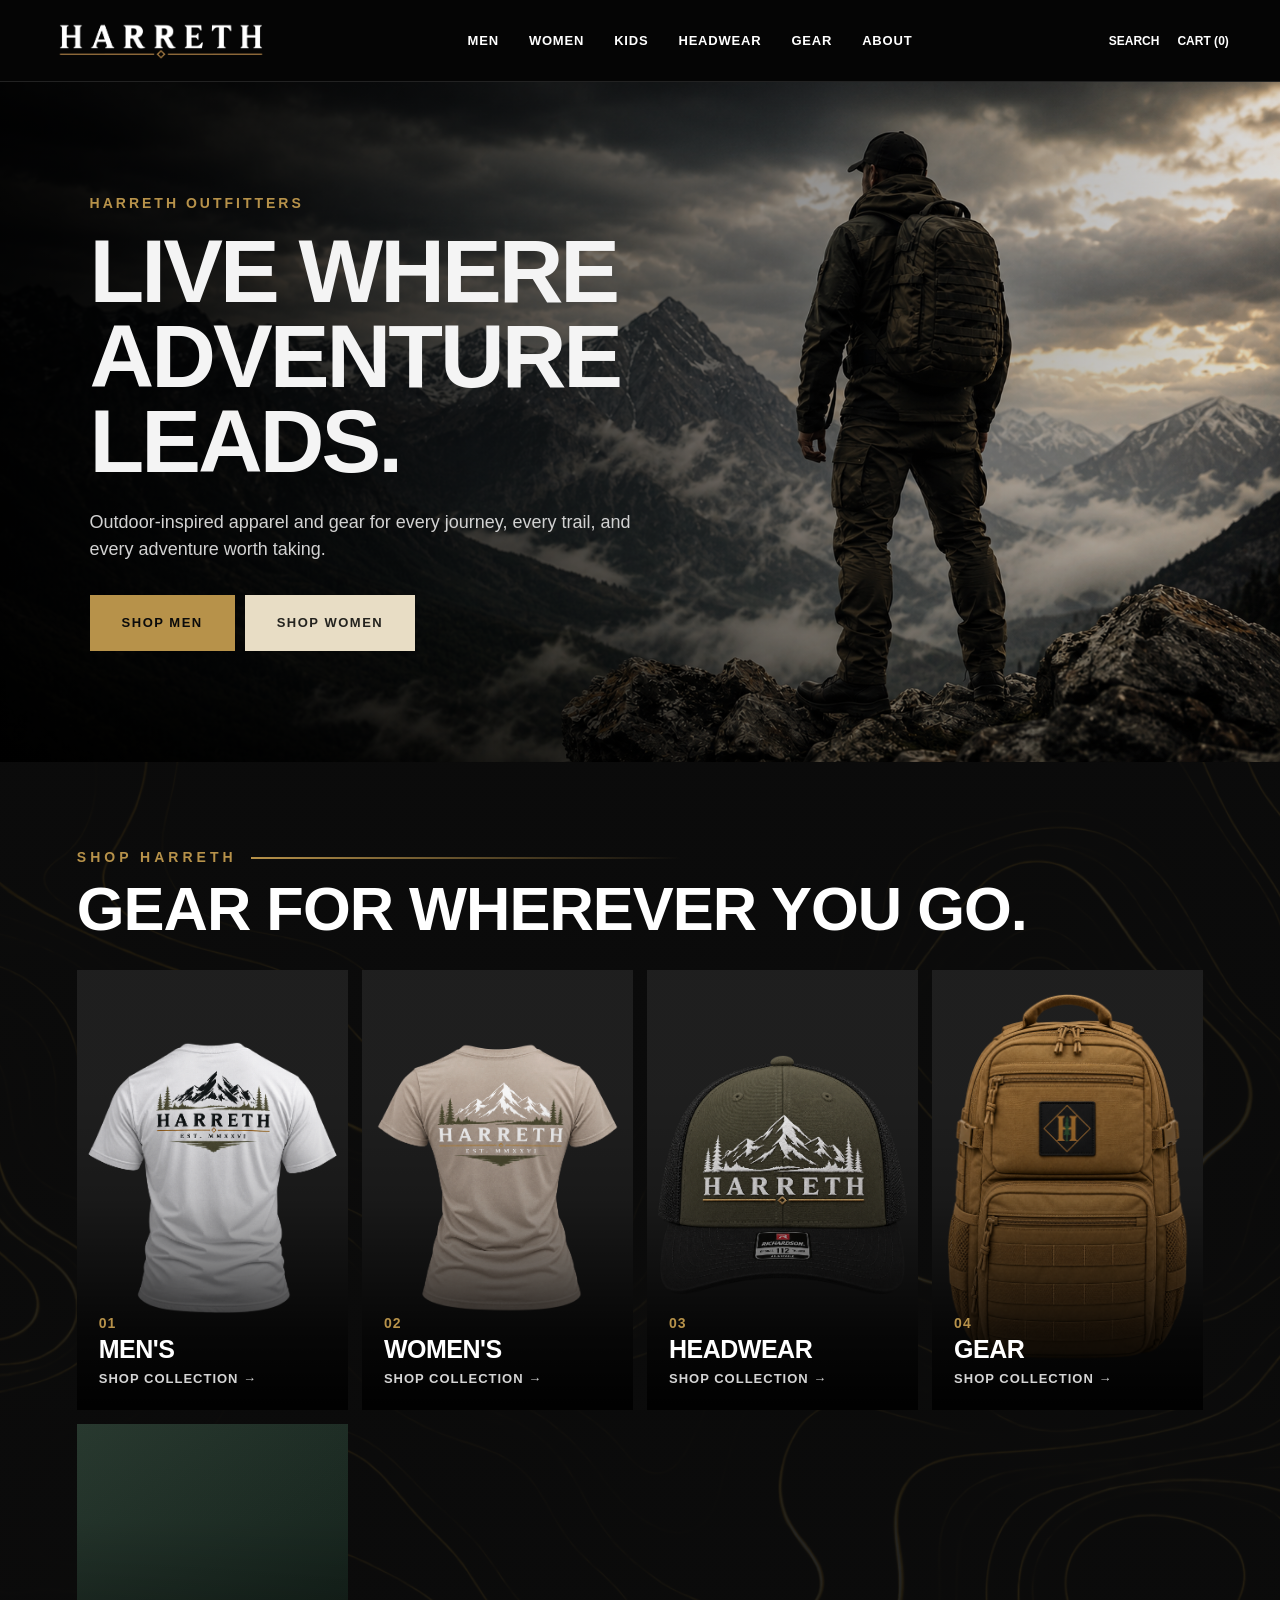
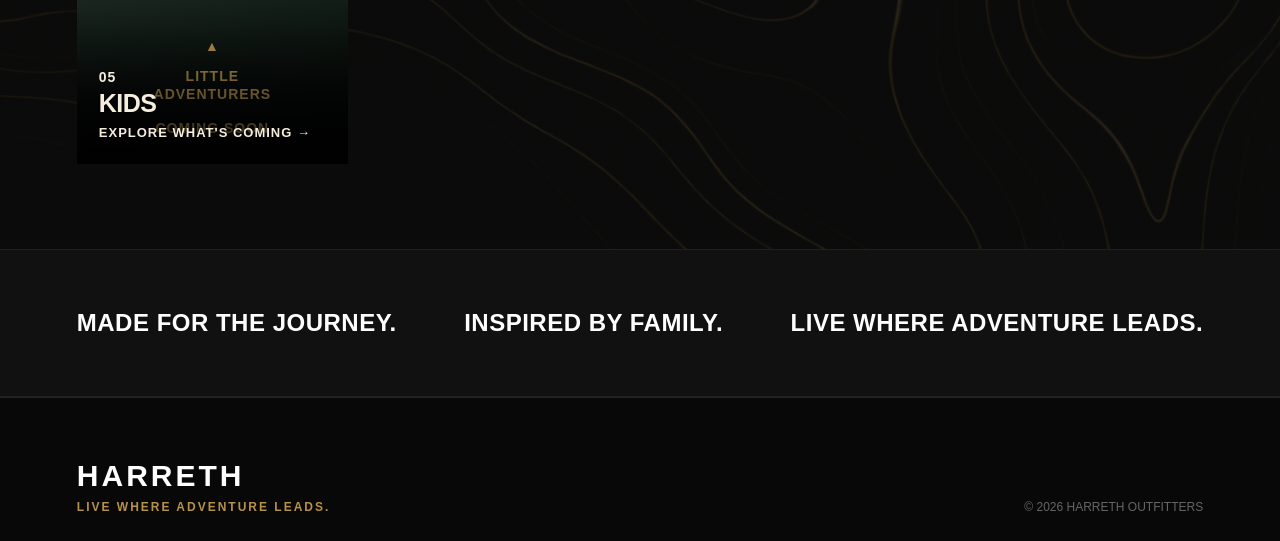
==== commit 60d0f201: "Add files via upload" ====
--- a/index.html
+++ b/index.html
@@ -1,3 +1,4 @@
+
 <!DOCTYPE html>
 <html lang="en">
 
@@ -5,182 +6,199 @@
     <meta charset="UTF-8">
     <meta name="viewport" content="width=device-width, initial-scale=1.0">
 
-    <title>Harreth Outfitters | Built for the Wild</title>
+    <title>HARRETH Outfitters | Live Where Adventure Leads</title>
+
+    <meta name="description"
+          content="HARRETH Outfitters. Outdoor-inspired apparel, headwear, and gear for every journey. Live Where Adventure Leads.">
 
     <link rel="stylesheet" href="style.css">
+
+    <style>
+        /* HEADER BUTTONS */
+
+        .header-search,
+        .header-cart {
+            background: transparent;
+            border: none;
+            color: inherit;
+            font: inherit;
+            cursor: pointer;
+            padding: 0;
+        }
+
+        .header-search:hover,
+        .header-cart:hover {
+            color: #C2A15D;
+        }
+
+        .header-search:focus-visible,
+        .header-cart:focus-visible {
+            outline: 2px solid #C2A15D;
+            outline-offset: 5px;
+        }
+
+        /* WOMEN'S HERO BUTTON */
+
+        .hero-buttons .btn-cream {
+            background-color: #E8DDC5;
+            color: #24231F;
+            border: 2px solid #E8DDC5;
+            transition: background-color 0.2s ease,
+                        color 0.2s ease;
+        }
+
+        .hero-buttons .btn-cream:hover {
+            background-color: #F5EDDE;
+            border-color: #F5EDDE;
+            color: #24231F;
+        }
+
+        /* LITTLE ADVENTURERS CARD */
+
+        .category-card.kids-category {
+            position: relative;
+            min-height: 340px;
+            background: linear-gradient(
+                145deg,
+                #293A30,
+                #17251E 65%,
+                #101B16
+            );
+            overflow: hidden;
+            text-decoration: none;
+        }
+
+        .kids-card-art {
+            position: absolute;
+            inset: 0;
+            display: flex;
+            justify-content: center;
+            align-items: center;
+            flex-direction: column;
+            gap: 12px;
+            padding: 25px;
+            padding-bottom: 105px;
+            text-align: center;
+            pointer-events: none;
+        }
+
+        .kids-mountain {
+            color: #C2A15D;
+            font-size: 65px;
+            line-height: 1;
+        }
+
+        .kids-message {
+            color: #F5EDDE;
+            font-size: clamp(19px, 2.5vw, 28px);
+            font-weight: 800;
+            letter-spacing: 3px;
+            line-height: 1.25;
+        }
+
+        .kids-coming-soon {
+            color: #C2A15D;
+            font-size: 12px;
+            font-weight: 800;
+            letter-spacing: 3px;
+        }
+
+        .kids-category .kids-card-caption {
+            position: absolute;
+            bottom: 0;
+            left: 0;
+            right: 0;
+            z-index: 2;
+            padding-top: 45px;
+            background: linear-gradient(
+                transparent,
+                rgba(0,0,0,0.85)
+            );
+        }
+
+        .kids-category .kids-card-caption h3,
+        .kids-category .kids-card-caption p,
+        .kids-category .kids-card-caption span {
+            color: #F5EDDE;
+        }
+
+        /* MOBILE NAVIGATION */
+
+        @media (max-width: 768px) {
+            .site-header nav {
+                display: flex;
+                flex-wrap: wrap;
+                justify-content: center;
+                gap: 10px 15px;
+            }
+
+            .site-header nav a {
+                white-space: nowrap;
+                font-size: 12px;
+            }
+
+            .kids-category {
+                min-height: 310px;
+            }
+        }
+    </style>
+
+    <!-- SNIPCART STYLES -->
+    <link
+        rel="stylesheet"
+        href="https://cdn.snipcart.com/themes/v3.0.31/default/snipcart.css"
+    >
+
 </head>
 
 <body>
 
-    <!-- =====================================================
-         SNIPCART INSTALL
-         ===================================================== -->
-
-    <script>
-        window.SnipcartSettings = {
-            publicApiKey: 'YWJiZDUxYmMtMzdiNS00NTY1LWFiMDYtNjZjY2NhNDY3MTk3NjM5MjIwNTk5NDM5Njg2NjI3'
-        };
-
-        (() => {
-            var c, d;
-            (d = (c = window.SnipcartSettings).version) != null || (c.version = "3.0");
-
-            var s, S;
-            (S = (s = window.SnipcartSettings).timeoutDuration) != null || (s.timeoutDuration = 2750);
-
-            var l, p;
-            (p = (l = window.SnipcartSettings).domain) != null || (l.domain = "cdn.snipcart.com");
-
-            var w, u;
-            (u = (w = window.SnipcartSettings).protocol) != null || (w.protocol = "https");
-
-            var f =
-                window.SnipcartSettings.version.includes("v3.0.0-ci") ||
-                window.SnipcartSettings.version != "3.0" &&
-                window.SnipcartSettings.version.localeCompare(
-                    "3.4.0",
-                    void 0,
-                    { numeric: !0, sensitivity: "base" }
-                ) === -1;
-
-            var m = [
-                "focus",
-                "mouseover",
-                "touchmove",
-                "scroll",
-                "keydown"
-            ];
-
-            window.LoadSnipcart = o;
-
-            document.readyState === "loading"
-                ? document.addEventListener("DOMContentLoaded", r)
-                : r();
-
-            function r() {
-                window.SnipcartSettings.loadStrategy
-                    ? window.SnipcartSettings.loadStrategy === "on-user-interaction" &&
-                      (
-                        m.forEach(t => document.addEventListener(t, o)),
-                        setTimeout(o, window.SnipcartSettings.timeoutDuration)
-                      )
-                    : o();
-            }
-
-            var a = false;
-
-            function o() {
-
-                if (a) return;
-
-                a = true;
-
-                let t = document.getElementsByTagName("head")[0],
-
-                    e = document.querySelector("#snipcart"),
-
-                    i = document.querySelector(
-                        `script[src^="${window.SnipcartSettings.protocol}://${window.SnipcartSettings.domain}"][src$="snipcart.js"]`
-                    ),
-
-                    n = document.querySelector(
-                        `link[href^="${window.SnipcartSettings.protocol}://${window.SnipcartSettings.domain}"][href$="snipcart.css"]`
-                    );
-
-                e || (
-                    e = document.createElement("div"),
-                    e.id = "snipcart",
-                    e.setAttribute("hidden", "true"),
-                    document.body.appendChild(e)
-                );
-
-                v(e);
-
-                i || (
-                    i = document.createElement("script"),
-                    i.src =
-                        `${window.SnipcartSettings.protocol}://${window.SnipcartSettings.domain}/themes/v${window.SnipcartSettings.version}/default/snipcart.js`,
-                    i.async = true,
-                    t.appendChild(i)
-                );
-
-                n || (
-                    n = document.createElement("link"),
-                    n.rel = "stylesheet",
-                    n.type = "text/css",
-                    n.href =
-                        `${window.SnipcartSettings.protocol}://${window.SnipcartSettings.domain}/themes/v${window.SnipcartSettings.version}/default/snipcart.css`,
-                    t.prepend(n)
-                );
-
-                m.forEach(g =>
-                    document.removeEventListener(g, o)
-                );
-            }
-
-            function v(t) {
-                !f || (
-                    t.dataset.apiKey =
-                        window.SnipcartSettings.publicApiKey
-                );
-            }
-
-        })();
-    </script>
-
-
-    <!-- =====================================================
+    <!-- SNIPCART CONTAINER -->
+
+    <div
+        hidden
+        id="snipcart"
+        data-api-key="YWJiZDUxYmMtMzdiNS00NTY1LWFiMDYtNjZjY2NhNDY3MTk3NjM5MjIwNTk5NDM5Njg2NjI3">
+    </div>
+
+
+    <!-- =====================================
          HEADER
-         ===================================================== -->
+    ===================================== -->
 
     <header class="site-header">
 
         <div class="logo">
-
             <a href="index.html">
                 <img
                     src="images/logo.png"
-                    alt="Harreth Outfitters"
+                    alt="HARRETH Outfitters"
                 >
             </a>
-
         </div>
 
-
-        <nav>
-
-            <a href="men.html">
-                MEN
-            </a>
-
-            <a href="women.html">
-                WOMEN
-            </a>
-
-            <a href="headwear.html">
-                HEADWEAR
-            </a>
-
-            <a href="gear.html">
-                GEAR
-            </a>
-
-            <a href="#">
-                ABOUT
-            </a>
-
+        <nav aria-label="Main navigation">
+            <a href="men.html">MEN</a>
+            <a href="women.html">WOMEN</a>
+            <a href="kids.html">KIDS</a>
+            <a href="headwear.html">HEADWEAR</a>
+            <a href="gear.html">GEAR</a>
+            <a href="about.html">ABOUT</a>
         </nav>
 
-
         <div class="header-actions">
 
-            <span>
+            <button
+                type="button"
+                class="header-search"
+                onclick="openHarrethSearch()"
+            >
                 SEARCH
-            </span>
+            </button>
 
             <button
+                type="button"
                 class="header-cart snipcart-checkout"
-                type="button"
             >
                 CART
                 (<span class="snipcart-items-count">0</span>)
@@ -191,16 +209,13 @@
     </header>
 
 
-    <!-- =====================================================
-         MAIN
-         ===================================================== -->
+    <!-- =====================================
+         MAIN CONTENT
+    ===================================== -->
 
     <main>
 
-
-        <!-- =================================================
-             HERO
-             ================================================= -->
+        <!-- HOMEPAGE HERO -->
 
         <section class="hero">
 
@@ -211,12 +226,14 @@
                 </p>
 
                 <h1>
-                    BUILT FOR<br>
-                    THE WILD.
+                    LIVE WHERE<br>
+                    ADVENTURE LEADS.
                 </h1>
 
                 <p class="hero-description">
-                    Durable comfort for wherever the outdoors takes you.
+                    Outdoor-inspired apparel and gear
+                    for every journey, every trail,
+                    and every adventure worth taking.
                 </p>
 
                 <div class="hero-buttons">
@@ -230,7 +247,7 @@
 
                     <a
                         href="women.html"
-                        class="btn btn-dark"
+                        class="btn btn-cream"
                     >
                         SHOP WOMEN
                     </a>
@@ -242,17 +259,15 @@
         </section>
 
 
-        <!-- =================================================
-             SHOP HARRETH
-             ================================================= -->
+        <!-- =====================================
+             SHOP CATEGORIES
+        ===================================== -->
 
         <section class="categories">
 
             <div class="section-heading">
 
-                <p>
-                    SHOP HARRETH
-                </p>
+                <p>SHOP HARRETH</p>
 
                 <h2>
                     GEAR FOR WHEREVER YOU GO.
@@ -263,7 +278,6 @@
 
             <div class="category-grid">
 
-
                 <!-- MEN -->
 
                 <a
@@ -273,23 +287,13 @@
 
                     <img
                         src="images/shirtcolwhite.png"
-                        alt="Harreth Men's Collection"
+                        alt="HARRETH Men's Collection"
                     >
 
                     <div>
-
-                        <span>
-                            01
-                        </span>
-
-                        <h3>
-                            MEN'S
-                        </h3>
-
-                        <p>
-                            SHOP COLLECTION →
-                        </p>
-
+                        <span>01</span>
+                        <h3>MEN'S</h3>
+                        <p>SHOP COLLECTION →</p>
                     </div>
 
                 </a>
@@ -304,23 +308,13 @@
 
                     <img
                         src="images/womenstan.png"
-                        alt="Harreth Women's Collection"
+                        alt="HARRETH Women's Collection"
                     >
 
                     <div>
-
-                        <span>
-                            02
-                        </span>
-
-                        <h3>
-                            WOMEN'S
-                        </h3>
-
-                        <p>
-                            SHOP COLLECTION →
-                        </p>
-
+                        <span>02</span>
+                        <h3>WOMEN'S</h3>
+                        <p>SHOP COLLECTION →</p>
                     </div>
 
                 </a>
@@ -335,23 +329,13 @@
 
                     <img
                         src="images/rich112.png"
-                        alt="Harreth Headwear Collection"
+                        alt="HARRETH Headwear Collection"
                     >
 
                     <div>
-
-                        <span>
-                            03
-                        </span>
-
-                        <h3>
-                            HEADWEAR
-                        </h3>
-
-                        <p>
-                            SHOP COLLECTION →
-                        </p>
-
+                        <span>03</span>
+                        <h3>HEADWEAR</h3>
+                        <p>SHOP COLLECTION →</p>
                     </div>
 
                 </a>
@@ -366,23 +350,46 @@
 
                     <img
                         src="images/backpack3.png"
-                        alt="Harreth Gear Collection"
+                        alt="HARRETH Gear Collection"
                     >
 
                     <div>
-
-                        <span>
-                            04
+                        <span>04</span>
+                        <h3>GEAR</h3>
+                        <p>SHOP COLLECTION →</p>
+                    </div>
+
+                </a>
+
+
+                <!-- KIDS -->
+
+                <a
+                    href="kids.html"
+                    class="category-card kids-category"
+                    aria-label="Little Adventurers Coming Soon"
+                >
+
+                    <div class="kids-card-art"
+                         aria-hidden="true">
+
+                        <span class="kids-mountain">▲</span>
+
+                        <span class="kids-message">
+                            LITTLE<br>
+                            ADVENTURERS
                         </span>
 
-                        <h3>
-                            GEAR
-                        </h3>
-
-                        <p>
-                            SHOP COLLECTION →
-                        </p>
-
+                        <span class="kids-coming-soon">
+                            COMING SOON
+                        </span>
+
+                    </div>
+
+                    <div class="kids-card-caption">
+                        <span>05</span>
+                        <h3>KIDS</h3>
+                        <p>EXPLORE WHAT'S COMING →</p>
                     </div>
 
                 </a>
@@ -392,53 +399,57 @@
         </section>
 
 
-        <!-- =================================================
+        <!-- =====================================
              BRAND STRIP
-             ================================================= -->
+        ===================================== -->
 
         <section class="brand-strip">
 
-            <p>
-                BUILT FOR WORK.
-            </p>
-
-            <p>
-                BUILT FOR WEEKENDS.
-            </p>
-
-            <p>
-                BUILT FOR THE WILD.
-            </p>
+            <p>MADE FOR THE JOURNEY.</p>
+
+            <p>INSPIRED BY FAMILY.</p>
+
+            <p>LIVE WHERE ADVENTURE LEADS.</p>
 
         </section>
 
     </main>
 
 
-    <!-- =====================================================
+    <!-- =====================================
          FOOTER
-         ===================================================== -->
+    ===================================== -->
 
     <footer>
 
         <div class="footer-brand">
 
-            <h2>
-                HARRETH
-            </h2>
-
-            <p>
-                BUILT FOR THE WILD.
-            </p>
+            <h2>HARRETH</h2>
+
+            <p>LIVE WHERE ADVENTURE LEADS.</p>
 
         </div>
 
-        <p>
-            © 2026 HARRETH OUTFITTERS
-        </p>
+        <p>© 2026 HARRETH OUTFITTERS</p>
 
     </footer>
 
+
+    <!-- =====================================
+         SCRIPTS
+    ===================================== -->
+
+    <!-- SNIPCART -->
+
+    <script
+        async
+        src="https://cdn.snipcart.com/themes/v3.0.31/default/snipcart.js">
+    </script>
+
+    <!-- HARRETH SEARCH -->
+
+    <script src="script.js"></script>
+
 </body>
 
-</html>+</html>
--- a/style.css
+++ b/style.css
@@ -1,12 +1,11 @@
-/* =========================================================
+
+/* =========================================
    HARRETH OUTFITTERS
-   MASTER STYLESHEET
-   ========================================================= */
-
-
-/* =========================================================
-   RESET
-   ========================================================= */
+   COMPLETE MASTER STYLESHEET
+   CHECKOUT REFINEMENT
+   ========================================= */
+
+/* RESET */
 
 * {
   margin: 0;
@@ -35,10 +34,7 @@
   text-decoration: none;
 }
 
-
-/* =========================================================
-   HARRETH COLORS
-   ========================================================= */
+/* COLORS */
 
 :root {
   --black: #0b0b0b;
@@ -47,27 +43,23 @@
   --gray: #8d8d8d;
   --light: #f4f4f4;
   --white: #ffffff;
-
   --gold: #b7924a;
   --gold-hover: #d0aa60;
-}
-
-
-/* =========================================================
-   SITE HEADER
-   ========================================================= */
+  --cream: #e8ddc5;
+}
+
+/* =========================================
+   HEADER
+   ========================================= */
 
 .site-header {
   height: 82px;
   padding: 0 4%;
-
   display: flex;
   align-items: center;
   justify-content: space-between;
-
   background: #050505;
   border-bottom: 1px solid #222;
-
   position: sticky;
   top: 0;
   z-index: 1000;
@@ -78,61 +70,81 @@
   height: auto;
 }
 
-nav {
+.site-header nav {
   display: flex;
   gap: 30px;
 }
 
-nav a {
-  color: var(--white);
-
+.site-header nav a {
+  color: #ffffff;
   font-size: 13px;
   font-weight: 800;
-
   letter-spacing: 0.8px;
   text-transform: uppercase;
-
   transition: color 0.2s ease;
 }
 
-nav a:hover {
+.site-header nav a:hover,
+.site-header nav a:focus-visible {
   color: var(--gold);
 }
 
 .header-actions {
   display: flex;
+  align-items: center;
   gap: 18px;
-
-  color: var(--white);
-
+  color: #ffffff;
   font-size: 12px;
   font-weight: 700;
 }
 
-
-/* =========================================================
-   HERO
-   ========================================================= */
+.site-header .header-search,
+.site-header .header-cart {
+  background: transparent;
+  border: none;
+  color: #ffffff;
+  font-family: Arial, Helvetica, sans-serif;
+  font-size: 12px;
+  font-weight: 700;
+  cursor: pointer;
+  padding: 0;
+  transition: color 0.2s ease;
+}
+
+.site-header .header-search:hover,
+.site-header .header-cart:hover {
+  color: var(--gold);
+}
+
+.site-header .header-search:focus-visible,
+.site-header .header-cart:focus-visible {
+  outline: 2px solid var(--gold);
+  outline-offset: 5px;
+}
+
+.site-header .snipcart-items-count {
+  color: inherit;
+  font: inherit;
+}
+
+/* =========================================
+   HOMEPAGE HERO
+   ========================================= */
 
 .hero {
   min-height: 680px;
-
   position: relative;
-
   display: flex;
   align-items: center;
-
   padding: 60px 7%;
-
   background:
     linear-gradient(
       90deg,
-      rgba(0, 0, 0, 0.88) 0%,
-      rgba(0, 0, 0, 0.55) 48%,
-      rgba(0, 0, 0, 0.12) 100%
+      rgba(0,0,0,0.88) 0%,
+      rgba(0,0,0,0.55) 48%,
+      rgba(0,0,0,0.12) 100%
     ),
     url("images/hero.png");
-
   background-size: cover;
   background-repeat: no-repeat;
   background-position: center 10%;
@@ -144,35 +156,26 @@
 
 .hero .eyebrow {
   color: var(--gold);
-
   font-size: 14px;
   font-weight: 900;
-
   text-transform: uppercase;
   letter-spacing: 3px;
-
   margin-bottom: 15px;
 }
 
 .hero h1 {
-  font-size: clamp(50px, 7vw, 92px);
-
+  font-size: clamp(50px,7vw,92px);
   line-height: 0.95;
   font-weight: 900;
-
   letter-spacing: -3px;
   text-transform: uppercase;
-
   margin-bottom: 25px;
 }
 
 .hero-description {
   max-width: 570px;
-
   color: #d2d2d2;
-
   font-size: 18px;
-
   margin-bottom: 32px;
 }
 
@@ -180,29 +183,21 @@
   display: flex;
   align-items: center;
   flex-wrap: wrap;
-}
-
-
-/* =========================================================
-   BUTTONS
-   ========================================================= */
+  gap: 10px;
+}
+
+/* BUTTONS */
 
 .btn {
   display: inline-block;
-
   background: var(--gold);
   color: var(--black);
-
   padding: 16px 30px;
-
   border: 2px solid var(--gold);
-
   font-size: 13px;
   font-weight: 900;
-
   letter-spacing: 1.5px;
   text-transform: uppercase;
-
   transition:
     background 0.2s ease,
     border-color 0.2s ease,
@@ -213,29 +208,41 @@
 .btn:hover {
   background: var(--gold-hover);
   border-color: var(--gold-hover);
-
   transform: translateY(-2px);
+}
+
+.btn-gold {
+  background: var(--gold);
+  color: var(--black);
+  border-color: var(--gold);
 }
 
 .btn-dark {
   background: transparent;
-  color: var(--white);
-
-  border-color: var(--white);
-
-  margin-left: 10px;
+  color: #ffffff;
+  border-color: #ffffff;
 }
 
 .btn-dark:hover {
-  background: var(--white);
-  border-color: var(--white);
+  background: #ffffff;
   color: var(--black);
 }
 
-
-/* =========================================================
+.btn-cream {
+  background: var(--cream);
+  color: #24231f;
+  border-color: var(--cream);
+}
+
+.btn-cream:hover {
+  background: #f5edde;
+  color: #24231f;
+  border-color: #f5edde;
+}
+
+/* =========================================
    GENERAL SECTIONS
-   ========================================================= */
+   ========================================= */
 
 section {
   padding: 85px 6%;
@@ -247,40 +254,33 @@
 }
 
 .section-heading > p {
-  color: var(--white);
-
+  color: #ffffff;
   font-size: 13px;
   font-weight: 800;
-
   letter-spacing: 0.5px;
   text-transform: uppercase;
 }
 
 .section-heading h2 {
-  color: var(--white);
-
-  font-size: clamp(26px, 3vw, 38px);
+  color: #ffffff;
+  font-size: clamp(26px,3vw,38px);
   font-weight: 900;
-
   line-height: 1;
   text-transform: uppercase;
-
   margin-top: 5px;
 }
 
-
-/* =========================================================
-   HOME — SHOP HARRETH
-   ========================================================= */
+/* =========================================
+   CATEGORIES
+   ========================================= */
 
 .categories {
   background:
     linear-gradient(
-      rgba(10, 10, 10, 0.88),
-      rgba(10, 10, 10, 0.88)
+      rgba(10,10,10,0.88),
+      rgba(10,10,10,0.88)
     ),
     url("images/topo-lines.png");
-
   background-size: cover;
   background-position: center;
   background-repeat: no-repeat;
@@ -289,29 +289,20 @@
 .category-grid {
   max-width: 1500px;
   margin: auto;
-
   display: grid;
-  grid-template-columns: repeat(4, minmax(0, 1fr));
-
+  grid-template-columns: repeat(4,minmax(0,1fr));
   gap: 14px;
 }
 
 .category-card {
   min-height: 440px;
-
   position: relative;
   overflow: hidden;
-
   background: #1f1f1f;
-
   display: flex;
   align-items: flex-end;
-
   cursor: pointer;
-
-  transition:
-    transform 0.3s ease,
-    border-color 0.3s ease;
+  transition: transform 0.3s ease;
 }
 
 .category-card:hover {
@@ -320,15 +311,11 @@
 
 .category-card img {
   position: absolute;
-
   width: 100%;
   height: 85%;
-
   top: 20px;
   left: 0;
-
   object-fit: contain;
-
   transition: transform 0.4s ease;
 }
 
@@ -338,163 +325,164 @@
 
 .category-card::after {
   content: "";
-
   position: absolute;
   inset: 0;
-
-  background:
-    linear-gradient(
-      to top,
-      rgba(0, 0, 0, 0.98) 0%,
-      rgba(0, 0, 0, 0.78) 18%,
-      rgba(0, 0, 0, 0.20) 48%,
-      rgba(0, 0, 0, 0.02) 72%
-    );
-
+  background: linear-gradient(
+    to top,
+    rgba(0,0,0,0.98) 0%,
+    rgba(0,0,0,0.78) 18%,
+    rgba(0,0,0,0.20) 48%,
+    rgba(0,0,0,0.02) 72%
+  );
   pointer-events: none;
 }
 
 .category-card > div {
   position: relative;
   z-index: 2;
-
   width: 100%;
-
   padding: 30px 22px 22px;
 }
 
 .category-card > div span {
   display: block;
-
   color: var(--gold);
-
   font-size: 14px;
   font-weight: 800;
-
   letter-spacing: 1px;
-
   margin-bottom: 3px;
 }
 
 .category-card > div h3 {
-  color: var(--white);
-
+  color: #ffffff;
   font-size: 25px;
   font-weight: 900;
-
   line-height: 1;
   letter-spacing: -0.5px;
-
   text-transform: uppercase;
-
-  margin: 0 0 7px;
+  margin-bottom: 7px;
 }
 
 .category-card > div p {
   color: #d5d5d5;
-
   font-size: 13px;
   font-weight: 700;
-
   letter-spacing: 1px;
   text-transform: uppercase;
-
-  margin: 0;
-
   transition:
     color 0.3s ease,
     transform 0.3s ease;
 }
 
 .category-card:hover > div p {
-  color: var(--white);
-
+  color: #ffffff;
   transform: translateX(3px);
 }
 
-
-/* =========================================================
+/* CATEGORY HEADINGS */
+
+.categories .section-heading {
+  max-width: 1500px;
+  margin: 0 auto 32px;
+}
+
+.categories .section-heading > p {
+  display: flex;
+  align-items: center;
+  gap: 14px;
+  color: var(--gold);
+  font-size: 14px;
+  font-weight: 900;
+  letter-spacing: 4px;
+  text-transform: uppercase;
+  white-space: nowrap;
+}
+
+.categories .section-heading > p::after {
+  content: "";
+  display: block;
+  width: min(430px,42vw);
+  height: 2px;
+  background: linear-gradient(
+    to right,
+    rgba(183,146,74,1),
+    rgba(183,146,74,0)
+  );
+}
+
+.categories .section-heading h2 {
+  margin-top: 12px;
+  color: #ffffff;
+  font-size: clamp(34px,4.8vw,62px);
+  font-weight: 900;
+  line-height: 0.95;
+  letter-spacing: -1px;
+  text-transform: uppercase;
+}
+
+/* =========================================
    BRAND STRIP
-   ========================================================= */
+   ========================================= */
 
 .brand-strip {
   padding: 55px 6%;
-
   background: #111111;
-
   display: flex;
   align-items: center;
   justify-content: space-between;
-
   gap: 24px;
-
   border-top: 1px solid #202020;
   border-bottom: 1px solid #202020;
 }
 
 .brand-strip p {
-  color: var(--white);
-
-  font-size: clamp(17px, 2vw, 24px);
+  color: #ffffff;
+  font-size: clamp(17px,2vw,24px);
   font-weight: 900;
-
   letter-spacing: 0.5px;
   text-transform: uppercase;
 }
 
-
-/* =========================================================
+/* =========================================
    FOOTER
-   ========================================================= */
-
-footer {
+   ========================================= */
+
+body > footer {
   background: #080808;
-
   padding: 55px 6% 25px;
-
   border-top: 1px solid #242424;
-
   display: flex;
   align-items: flex-end;
   justify-content: space-between;
-
   gap: 30px;
 }
 
 .footer-brand h2 {
-  color: var(--white);
-
+  color: #ffffff;
   font-size: 30px;
   font-weight: 900;
-
   letter-spacing: 3px;
 }
 
 .footer-brand p {
   color: var(--gold);
-
   font-size: 12px;
   font-weight: 800;
-
   letter-spacing: 2px;
 }
 
-footer > p {
-  color: #666;
-
+body > footer > p {
+  color: #666666;
   font-size: 12px;
 }
 
-
-/* =========================================================
+/* =========================================
    COLLECTION PAGES
-   ========================================================= */
+   ========================================= */
 
 .mens-hero {
   background: #161616;
-
   padding: 90px 8%;
-
   border-bottom: 1px solid #2c2c2c;
 }
 
@@ -503,34 +491,27 @@
 }
 
 .mens-hero h1 {
-  font-size: clamp(42px, 6vw, 78px);
-
+  font-size: clamp(42px,6vw,78px);
   margin: 10px 0 15px;
-
   line-height: 0.95;
 }
 
 .mens-hero-content > p:last-child {
   max-width: 620px;
-
   font-size: 18px;
-
   color: #c9c9c9;
 }
 
 .mens-shop {
   padding: 70px 8% 100px;
-
   background:
     linear-gradient(
-      rgba(10, 10, 10, 0.88),
-      rgba(10, 10, 10, 0.88)
+      rgba(10,10,10,0.88),
+      rgba(10,10,10,0.88)
     ),
     url("images/topo-lines.png");
-
   background-size: cover;
   background-position: center;
-  background-repeat: no-repeat;
 }
 
 .mens-shop .section-heading {
@@ -538,33 +519,23 @@
 }
 
 .mens-shop .section-heading h2 {
-  font-size: clamp(32px, 4vw, 52px);
-
+  font-size: clamp(32px,4vw,52px);
   margin-top: 6px;
 }
 
-
-/* =========================================================
-   COLLECTION PRODUCT GRID
-   ========================================================= */
+/* PRODUCT GRID */
 
 .product-grid {
   display: grid;
-
-  grid-template-columns: repeat(2, minmax(0, 1fr));
-
+  grid-template-columns: repeat(2,minmax(0,1fr));
   gap: 28px;
 }
 
 .product-card {
   display: block;
-
   background: transparent;
-
   padding: 20px;
-
   cursor: pointer;
-
   transition: transform 0.25s ease;
 }
 
@@ -574,81 +545,59 @@
 
 .product-card img {
   width: 100%;
-
   aspect-ratio: 1 / 1;
-
   object-fit: contain;
-
-  background: transparent;
 }
 
 .product-card h3 {
   margin: 18px 0 5px;
-
-  color: var(--white);
-
+  color: #ffffff;
   font-size: 20px;
-
   letter-spacing: 0.5px;
 }
 
 .product-card p {
-  margin: 0;
-
   color: #a9a9a9;
 }
 
-
-/* =========================================================
-   PRODUCT DETAIL PAGE
-   ========================================================= */
+/* =========================================
+   PRODUCT DETAIL
+   ========================================= */
 
 .product-page {
   min-height: 700px;
-
   background:
     linear-gradient(
-      rgba(10, 10, 10, 0.90),
-      rgba(10, 10, 10, 0.90)
+      rgba(10,10,10,0.90),
+      rgba(10,10,10,0.90)
     ),
     url("images/topo-lines.png");
-
   background-size: cover;
   background-position: center;
-  background-repeat: no-repeat;
-
   padding: 90px 7%;
 }
 
 .product-page-grid {
   max-width: 1300px;
-
   margin: auto;
-
   display: grid;
   grid-template-columns: 1.1fr 0.9fr;
-
   gap: 70px;
-
   align-items: center;
 }
 
 .product-page-image {
   background: transparent;
-
   min-height: 600px;
-
   display: flex;
   align-items: center;
   justify-content: center;
-
   padding: 40px;
 }
 
 .product-page-image img {
   width: 100%;
   max-height: 560px;
-
   object-fit: contain;
 }
 
@@ -658,53 +607,40 @@
 
 .product-eyebrow {
   color: var(--gold);
-
   font-size: 12px;
   font-weight: 900;
-
   letter-spacing: 3px;
   text-transform: uppercase;
-
   margin-bottom: 10px;
 }
 
 .product-page-info h1 {
   color: #ffffff;
-
-  font-size: clamp(38px, 5vw, 64px);
+  font-size: clamp(38px,5vw,64px);
   font-weight: 900;
-
   line-height: 1;
-
   margin-bottom: 10px;
 }
 
 .product-color {
   color: #a7a7a7;
-
   font-size: 13px;
   font-weight: 700;
-
   letter-spacing: 1px;
-
   margin-bottom: 20px;
 }
 
 .product-price {
   color: var(--gold);
-
   font-size: 28px;
   font-weight: 900;
-
   margin-bottom: 25px;
 }
 
 .product-description {
   color: #d0d0d0;
-
   font-size: 16px;
   line-height: 1.7;
-
   margin-bottom: 30px;
 }
 
@@ -714,62 +650,44 @@
 
 .product-option label {
   display: block;
-
   color: #ffffff;
-
   font-size: 12px;
   font-weight: 900;
-
   letter-spacing: 1.5px;
-
   margin-bottom: 8px;
 }
 
 .product-option p {
   color: #d0d0d0;
-
   font-size: 15px;
 }
 
 .product-option select {
   width: 100%;
-
   background: #1b1b1b;
   color: #ffffff;
-
-  border: 1px solid #444;
-
+  border: 1px solid #444444;
   padding: 14px;
-
   font-size: 14px;
-
   cursor: pointer;
 }
 
 .product-option select:focus {
   outline: none;
-
   border-color: var(--gold);
 }
 
 .add-cart-btn {
   width: 100%;
-
   background: var(--gold);
   color: #0b0b0b;
-
   border: none;
-
   padding: 17px;
-
   font-size: 13px;
   font-weight: 900;
-
   letter-spacing: 1.5px;
   text-transform: uppercase;
-
   cursor: pointer;
-
   transition:
     background 0.2s ease,
     transform 0.2s ease;
@@ -777,502 +695,768 @@
 
 .add-cart-btn:hover {
   background: var(--gold-hover);
-
   transform: translateY(-2px);
 }
 
-
-/* =========================================================
-   HARRETH SNIPCART THEME
-   ========================================================= */
-
-/*
-   !important is intentional here.
-   Snipcart loads its own stylesheet dynamically after
-   the HARRETH stylesheet, so these need to win.
-*/
+/* =========================================
+   SNIPCART THEME VARIABLES
+   ========================================= */
 
 #snipcart {
   --color-default: #f4f4f4 !important;
-  --color-alt: #9a9a9a !important;
+  --color-alt: #c9c9c9 !important;
   --color-icon: #b7924a !important;
 
   --color-success: #80a77a !important;
-  --color-error: #d46a60 !important;
-
-
-  /* LINKS */
-
-  --color-link: #b7924a !important;
-  --color-link-hover: #d0aa60 !important;
-  --color-link-active: #d0aa60 !important;
-  --color-link-focus: #d0aa60 !important;
+  --color-error: #ee9188 !important;
+
+  --color-link: #d0aa60 !important;
+  --color-link-hover: #efcc8b !important;
+  --color-link-active: #efcc8b !important;
+  --color-link-focus: #efcc8b !important;
 
   --borderColor-link: #b7924a !important;
   --borderColor-link-hover: #d0aa60 !important;
 
   --bgColor-link: transparent !important;
   --bgColor-link-hover: transparent !important;
-  --bgColor-link-active: transparent !important;
-  --bgColor-link-focus: transparent !important;
-
-
-  /* INPUT TEXT */
 
   --color-input: #ffffff !important;
   --color-input-hover: #ffffff !important;
   --color-input-focus: #ffffff !important;
   --color-input-checked: #0b0b0b !important;
-  --color-input-disabled: #777777 !important;
-  --color-input-error: #d46a60 !important;
+  --color-input-disabled: #aaaaaa !important;
+  --color-input-error: #ee9188 !important;
 
   --color-inputLabel: #f4f4f4 !important;
   --color-inputLabel-hover: #ffffff !important;
-  --color-inputLabel-focus: #b7924a !important;
+  --color-inputLabel-focus: #d0aa60 !important;
 
   --color-inputIcon: #b7924a !important;
   --color-inputIcon-hover: #d0aa60 !important;
   --color-inputIcon-focus: #d0aa60 !important;
-  --color-inputIcon-checked: #0b0b0b !important;
-  --color-inputIcon-error: #d46a60 !important;
-
-  --color-inputPlaceholder: #777777 !important;
-
-
-  /* INPUT BORDERS */
-
-  --borderColor-input: #444444 !important;
+
+  --color-inputPlaceholder: #bbbbbb !important;
+
+  --borderColor-input: #555555 !important;
   --borderColor-input-hover: #b7924a !important;
-  --borderColor-input-focus: #b7924a !important;
-  --borderColor-input-checked: #b7924a !important;
-  --borderColor-input-disabled: #292929 !important;
-  --borderColor-input-error: #d46a60 !important;
-
-
-  /* INPUT BACKGROUNDS */
-
-  --bgColor-input: #171717 !important;
-  --bgColor-input-hover: #1d1d1d !important;
-  --bgColor-input-focus: #1d1d1d !important;
+  --borderColor-input-focus: #d0aa60 !important;
+
+  --bgColor-input: #242424 !important;
+  --bgColor-input-hover: #292929 !important;
+  --bgColor-input-focus: #292929 !important;
   --bgColor-input-checked: #b7924a !important;
-  --bgColor-input-disabled: #101010 !important;
-  --bgColor-input-error: #201313 !important;
-  --bgColor-input-autofill: #222222 !important;
-
-  --shadow-input-hover: none !important;
-
-  --shadow-input-focus:
-    0 0 0 2px rgba(183, 146, 74, 0.25) !important;
-
-  --shadow-input-checked: none !important;
-
-
-  /* PRIMARY BUTTONS */
+  --bgColor-input-disabled: #222222 !important;
 
   --color-buttonPrimary: #0b0b0b !important;
   --color-buttonPrimary-hover: #0b0b0b !important;
-  --color-buttonPrimary-active: #0b0b0b !important;
-  --color-buttonPrimary-focus: #0b0b0b !important;
-  --color-buttonPrimary-disabled: #777777 !important;
-  --color-buttonPrimary-success: #0b0b0b !important;
-  --color-buttonPrimary-error: #ffffff !important;
-
   --borderColor-buttonPrimary: #b7924a !important;
   --borderColor-buttonPrimary-hover: #d0aa60 !important;
-  --borderColor-buttonPrimary-focus: #d0aa60 !important;
-  --borderColor-buttonPrimary-disabled: #333333 !important;
-  --borderColor-buttonPrimary-success: #80a77a !important;
-  --borderColor-buttonPrimary-error: #d46a60 !important;
-
   --bgColor-buttonPrimary: #b7924a !important;
   --bgColor-buttonPrimary-hover: #d0aa60 !important;
   --bgColor-buttonPrimary-active: #a7823d !important;
-  --bgColor-buttonPrimary-focus: #d0aa60 !important;
-  --bgColor-buttonPrimary-disabled: #333333 !important;
-  --bgColor-buttonPrimary-success: #80a77a !important;
-  --bgColor-buttonPrimary-error: #d46a60 !important;
-
-  --shadow-buttonPrimary-hover:
-    0 8px 20px rgba(0, 0, 0, 0.35) !important;
-
-  --shadow-buttonPrimary-active: none !important;
-
-  --shadow-buttonPrimary-focus:
-    0 0 0 3px rgba(183, 146, 74, 0.25) !important;
-
-
-  /* SECONDARY BUTTONS */
-
-  --color-buttonSecondary: #f4f4f4 !important;
-  --color-buttonSecondary-hover: #b7924a !important;
-  --color-buttonSecondary-active: #d0aa60 !important;
-  --color-buttonSecondary-focus: #b7924a !important;
-  --color-buttonSecondary-disabled: #666666 !important;
-  --color-buttonSecondary-success: #80a77a !important;
-  --color-buttonSecondary-error: #d46a60 !important;
-
-  --borderColor-buttonSecondary: #444444 !important;
-  --borderColor-buttonSecondary-hover: #b7924a !important;
-  --borderColor-buttonSecondary-focus: #b7924a !important;
-  --borderColor-buttonSecondary-disabled: #292929 !important;
-  --borderColor-buttonSecondary-success: #80a77a !important;
-  --borderColor-buttonSecondary-error: #d46a60 !important;
-
-  --bgColor-buttonSecondary: #181818 !important;
-  --bgColor-buttonSecondary-hover: #202020 !important;
-  --bgColor-buttonSecondary-active: #242424 !important;
-  --bgColor-buttonSecondary-focus: #202020 !important;
-  --bgColor-buttonSecondary-disabled: #101010 !important;
-  --bgColor-buttonSecondary-success: #172218 !important;
-  --bgColor-buttonSecondary-error: #281513 !important;
-
-
-  /* DANGER / DELETE */
-
-  --color-buttonDanger: #d46a60 !important;
+
+  --color-buttonSecondary: #ffffff !important;
+  --color-buttonSecondary-hover: #d0aa60 !important;
+  --borderColor-buttonSecondary: #b7924a !important;
+  --borderColor-buttonSecondary-hover: #d0aa60 !important;
+  --bgColor-buttonSecondary: #202020 !important;
+  --bgColor-buttonSecondary-hover: #303030 !important;
+
+  --color-buttonDanger: #e99a91 !important;
   --color-buttonDanger-hover: #ffffff !important;
-  --color-buttonDanger-active: #ffffff !important;
-  --color-buttonDanger-focus: #ffffff !important;
-  --color-buttonDanger-disabled: #666666 !important;
-
-  --borderColor-buttonDanger: transparent !important;
-  --borderColor-buttonDanger-hover: transparent !important;
-  --borderColor-buttonDanger-focus: transparent !important;
-
   --bgColor-buttonDanger: #2b1715 !important;
   --bgColor-buttonDanger-hover: #87332d !important;
-  --bgColor-buttonDanger-active: #6b2924 !important;
-  --bgColor-buttonDanger-focus: #87332d !important;
-  --bgColor-buttonDanger-disabled: #161616 !important;
-
-
-  /* CHECKOUT BADGES */
 
   --color-badge: #0b0b0b !important;
-  --color-badge-active: #0b0b0b !important;
-  --color-badge-disabled: #777777 !important;
-
   --borderColor-badge: #b7924a !important;
-  --borderColor-badge-active: #d0aa60 !important;
-  --borderColor-badge-disabled: #333333 !important;
-
   --bgColor-badge: #b7924a !important;
-  --bgColor-badge-active: #d0aa60 !important;
-  --bgColor-badge-disabled: #1a1a1a !important;
-
-
-  /* ENTIRE CART / CHECKOUT */
-
-  --borderColor-default: #303030 !important;
+
+  --borderColor-default: #363636 !important;
   --borderColor-error: #87332d !important;
 
-  --bgColor-default: #171717 !important;
-  --bgColor-alt: #101010 !important;
-
+  --bgColor-default: #191919 !important;
+  --bgColor-alt: #111111 !important;
   --bgColor-success: #162118 !important;
   --bgColor-error: #2b1715 !important;
-  --bgColor-info: #1c1c1c !important;
+  --bgColor-info: #202020 !important;
 
   --bgColor-modal: #0b0b0b !important;
-  --bgColor-modalVeil: rgba(0, 0, 0, 0.92) !important;
-}
-
-
-/* =========================================================
-   SNIPCART — FORCE HARRETH APPEARANCE
-   ========================================================= */
-
-#snipcart,
+  --bgColor-modalVeil: #0b0b0b !important;
+}
+
+/* =========================================
+   SNIPCART OUTER BACKGROUND
+   ========================================= */
+
 #snipcart .snipcart-modal,
 #snipcart .snipcart-modal__container,
 #snipcart .snipcart-cart,
-#snipcart .snipcart-cart__content,
 #snipcart .snipcart-layout,
-#snipcart .snipcart-layout__content,
 #snipcart .snipcart-checkout {
   background-color: #0b0b0b !important;
   color: #f4f4f4 !important;
 }
 
-
-/* TOPO BACKGROUND */
+#snipcart .snipcart-modal__veil {
+  background: #0b0b0b !important;
+  opacity: 1 !important;
+}
+
+/* TOPOGRAPHIC BACKGROUND */
 
 #snipcart .snipcart-modal__container,
+#snipcart .snipcart-layout__content,
 #snipcart .snipcart-cart__content,
-#snipcart .snipcart-layout__content {
-  background:
+#snipcart .snipcart-empty-cart {
+  background-color: #0b0b0b !important;
+
+  background-image:
     linear-gradient(
-      rgba(10, 10, 10, 0.96),
-      rgba(10, 10, 10, 0.96)
+      rgba(8,8,8,0.84),
+      rgba(8,8,8,0.84)
     ),
     url("images/topo-lines.png") !important;
 
   background-size: cover !important;
   background-position: center !important;
-}
-
-
-/* CART / CHECKOUT PANELS */
-
-#snipcart .snipcart-item-line,
-#snipcart .snipcart-cart-summary,
-#snipcart .snipcart-cart-summary__content,
+  background-repeat: no-repeat !important;
+}
+
+/* =========================================
+   CHECKOUT PANELS — NO GLOW
+   ========================================= */
+
+/*
+   Remove the bright white outlines and
+   glowing shadows around checkout boxes.
+*/
+
+#snipcart .snipcart-checkout .snipcart__box,
+#snipcart .snipcart-checkout .snipcart__box--header,
+#snipcart .snipcart-checkout .snipcart__box--content,
+#snipcart .snipcart-checkout .snipcart__box--footer,
+#snipcart .snipcart-checkout .snipcart-checkout-step,
+#snipcart .snipcart-checkout .snipcart-checkout-step__content,
+#snipcart .snipcart-checkout .snipcart-billing-completed,
+#snipcart .snipcart-checkout .snipcart-shipping-completed,
+#snipcart .snipcart-checkout .snipcart-form__set,
+#snipcart .snipcart-checkout .snipcart-form__footer {
+  background-color: #191919 !important;
+  color: #f4f4f4 !important;
+  border-color: #303030 !important;
+  box-shadow: none !important;
+  filter: none !important;
+}
+
+/*
+   Some Snipcart builds put shadows on
+   the outer step container instead.
+*/
+
+#snipcart .snipcart__box,
 #snipcart .snipcart-checkout-step,
-#snipcart .snipcart-billing-completed,
-#snipcart .snipcart-payment-methods__container,
-#snipcart .snipcart-order__invoice-number,
-#snipcart .snipcart-order__details {
-  background: #171717 !important;
-
-  border-color: #303030 !important;
-
-  color: #f4f4f4 !important;
-}
-
-
-/* ALL MAJOR TEXT */
-
-#snipcart .snipcart__font--std,
-#snipcart .snipcart__font--subtitle,
-#snipcart .snipcart__font--secondary,
-#snipcart .snipcart__font--tiny,
-#snipcart .snipcart__font--slim,
-#snipcart .snipcart__font--bold {
-  color: #f4f4f4 !important;
-}
-
-
-/* HEADINGS */
+#snipcart .snipcart-checkout-step__container,
+#snipcart .snipcart-checkout__content,
+#snipcart .snipcart-layout__col,
+#snipcart .snipcart-layout__cols {
+  box-shadow: none !important;
+  filter: none !important;
+}
+
+/* No artificial glow from pseudo elements */
+
+#snipcart .snipcart-checkout-step::before,
+#snipcart .snipcart-checkout-step::after,
+#snipcart .snipcart__box::before,
+#snipcart .snipcart__box::after {
+  box-shadow: none !important;
+  filter: none !important;
+}
+
+/* =========================================
+   CHECKOUT TEXT
+   ========================================= */
 
 #snipcart h1,
 #snipcart h2,
 #snipcart h3,
 #snipcart h4,
-#snipcart .snipcart-cart-header__title,
+#snipcart legend,
+#snipcart .snipcart__font--std,
+#snipcart .snipcart__font--subtitle,
+#snipcart .snipcart__font--bold {
+  color: #ffffff !important;
+}
+
+#snipcart .snipcart__font--secondary,
+#snipcart .snipcart__font--tiny,
+#snipcart .snipcart__font--slim {
+  color: #d0d0d0 !important;
+}
+
+#snipcart .snipcart-form__label,
+#snipcart .snipcart-input__label,
+#snipcart .snipcart-checkbox__label,
+#snipcart .snipcart-form__field label,
+#snipcart .snipcart-checkout-step__title {
+  color: #f4f4f4 !important;
+  opacity: 1 !important;
+}
+
+/* =========================================
+   CHECKOUT INPUTS
+   ========================================= */
+
+#snipcart input:not([type="checkbox"]):not([type="radio"]),
+#snipcart select,
+#snipcart textarea,
+#snipcart .snipcart-input__input,
+#snipcart .snipcart-typeahead__input {
+  background-color: #262626 !important;
+  color: #ffffff !important;
+  -webkit-text-fill-color: #ffffff;
+  border: 1px solid #626262 !important;
+  border-radius: 0 !important;
+  box-shadow: none !important;
+  opacity: 1 !important;
+}
+
+#snipcart input::placeholder,
+#snipcart textarea::placeholder {
+  color: #bbbbbb !important;
+  opacity: 1 !important;
+}
+
+#snipcart input:not([type="checkbox"]):focus,
+#snipcart select:focus,
+#snipcart textarea:focus {
+  background-color: #292929 !important;
+  color: #ffffff !important;
+  border-color: #b7924a !important;
+
+  /* Thin gold outline instead of glow */
+  outline: 1px solid #b7924a !important;
+  outline-offset: 0 !important;
+  box-shadow: none !important;
+}
+
+/* Browser autofill */
+
+#snipcart input:-webkit-autofill {
+  -webkit-text-fill-color: #ffffff !important;
+  -webkit-box-shadow:
+    0 0 0 1000px #303328 inset !important;
+  caret-color: #ffffff !important;
+}
+
+#snipcart input[type="checkbox"],
+#snipcart input[type="radio"] {
+  accent-color: #b7924a;
+}
+
+/* =========================================
+   ADDRESS AUTOCOMPLETE
+   ========================================= */
+
+/*
+   Google address suggestions are often
+   inserted outside the Snipcart container.
+
+   Use readable dark text on the provider's
+   light dropdown rather than white text.
+*/
+
+.pac-container {
+  background: #ffffff !important;
+  border: 1px solid #c8c8c8 !important;
+  border-radius: 0 !important;
+  box-shadow: 0 5px 14px rgba(0,0,0,0.2) !important;
+  z-index: 999999 !important;
+}
+
+.pac-container .pac-item,
+.pac-container .pac-item-query,
+.pac-container .pac-matched {
+  color: #202020 !important;
+  -webkit-text-fill-color: #202020 !important;
+  opacity: 1 !important;
+}
+
+.pac-container .pac-item {
+  padding: 7px 10px !important;
+  border-top: 1px solid #e4e4e4 !important;
+}
+
+.pac-container .pac-item:hover,
+.pac-container .pac-item-selected {
+  background: #eee7d8 !important;
+}
+
+/* =========================================
+   SHIPPING OPTION — READABLE
+   ========================================= */
+
+/*
+   Specifically fix the nearly white
+   shipping selection box from your photo.
+*/
+
+#snipcart .snipcart-shipping-rates-list,
+#snipcart .snipcart-shipping-rates-list-item,
+#snipcart .snipcart-shipping-rates-list-item--selected,
+#snipcart .snipcart-shipping-rate,
+#snipcart .snipcart-shipping-rate--selected,
+#snipcart .snipcart-shipping-method,
+#snipcart .snipcart-shipping-method--selected {
+  background-color: #252525 !important;
+  color: #ffffff !important;
+  border-color: #b7924a !important;
+  box-shadow: none !important;
+}
+
+#snipcart .snipcart-shipping-rates-list-item label,
+#snipcart .snipcart-shipping-rates-list-item span,
+#snipcart .snipcart-shipping-rates-list-item p,
+#snipcart .snipcart-shipping-rates-list-item__label,
+#snipcart .snipcart-shipping-rates-list-item__price,
+#snipcart .snipcart-shipping-rate label,
+#snipcart .snipcart-shipping-rate span,
+#snipcart .snipcart-shipping-method label,
+#snipcart .snipcart-shipping-method span {
+  color: #ffffff !important;
+  -webkit-text-fill-color: #ffffff !important;
+  opacity: 1 !important;
+}
+
+/* Alternative selectable shipping card markup */
+
+#snipcart .snipcart-shipping-rates-list-item,
+#snipcart .snipcart-shipping-rates-list-item *,
+#snipcart .snipcart-shipping-rate,
+#snipcart .snipcart-shipping-rate * {
+  text-shadow: none !important;
+}
+
+/* =========================================
+   CHECKOUT STEP BADGES
+   ========================================= */
+
+#snipcart .snipcart__box--badge,
+#snipcart .snipcart__box--badge-highlight {
+  background-color: #b7924a !important;
+  color: #0b0b0b !important;
+  border-color: #b7924a !important;
+  box-shadow: none !important;
+}
+
+/* =========================================
+   ORDER SUMMARY
+   ========================================= */
+
+#snipcart .snipcart-cart-summary,
+#snipcart .snipcart-cart-summary__content,
+#snipcart .snipcart-cart-summary__header,
+#snipcart .snipcart-checkout-step__summary {
+  background-color: #171717 !important;
+  color: #f4f4f4 !important;
+  border-color: #303030 !important;
+  box-shadow: none !important;
+}
+
 #snipcart .snipcart-cart-summary__title,
-#snipcart .snipcart-checkout-step__title,
-#snipcart .snipcart-item-line__title {
+#snipcart .snipcart-cart-summary__content h2,
+#snipcart .snipcart-cart-summary__content h3 {
   color: #ffffff !important;
 }
 
-
-/* PRODUCT OPTIONS */
-
-#snipcart .snipcart-item-line__variant,
-#snipcart .snipcart-item-custom-fields__field {
-  color: #b7924a !important;
-}
-
-
-/* PRICE / TOTAL */
+#snipcart .snipcart-cart-summary .snipcart__font--secondary,
+#snipcart .snipcart-cart-summary .snipcart__font--tiny {
+  color: #c8c8c8 !important;
+}
+
+#snipcart .snipcart-cart-summary-fees__total {
+  color: #d0aa60 !important;
+  font-weight: 900 !important;
+}
 
 #snipcart .snipcart-item-line__price,
-#snipcart .snipcart-cart-summary-fees__total,
 #snipcart .snipcart-summary-fees__amount,
 #snipcart .snipcart-cart-summary-fees__amount {
   color: #ffffff !important;
 }
 
-#snipcart .snipcart-cart-summary-fees__total {
-  color: #b7924a !important;
-
+/* =========================================
+   SNIPCART CART PANELS
+   ========================================= */
+
+#snipcart .snipcart-item-line,
+#snipcart .snipcart-payment-methods__container,
+#snipcart .snipcart-order__details {
+  background-color: #171717 !important;
+  border-color: #303030 !important;
+  color: #f4f4f4 !important;
+  box-shadow: none !important;
+}
+
+#snipcart .snipcart-item-line__title {
+  color: #ffffff !important;
+}
+
+#snipcart .snipcart-item-line__variant,
+#snipcart .snipcart-item-custom-fields__field {
+  color: #d0aa60 !important;
+}
+
+/* =========================================
+   BUTTONS
+   ========================================= */
+
+#snipcart .snipcart-base-button.is-primary,
+#snipcart .snipcart-button-primary,
+#snipcart .snipcart-cart-button--highlight {
+  background: #b7924a !important;
+  background-image: none !important;
+  border-color: #b7924a !important;
+  color: #0b0b0b !important;
   font-weight: 900 !important;
-}
-
-
-/* PRIMARY CHECKOUT BUTTON */
-
-#snipcart .snipcart-base-button.is-primary,
-#snipcart .snipcart-button-primary {
+  letter-spacing: 1.2px !important;
+  text-transform: uppercase !important;
+  border-radius: 0 !important;
+  box-shadow: none !important;
+}
+
+#snipcart .snipcart-base-button.is-primary:hover,
+#snipcart .snipcart-button-primary:hover,
+#snipcart .snipcart-cart-button--highlight:hover {
+  background: #d0aa60 !important;
+  border-color: #d0aa60 !important;
+  color: #0b0b0b !important;
+}
+
+#snipcart .snipcart-button-secondary {
+  background: #202020 !important;
+  color: #ffffff !important;
+  border: 1px solid #b7924a !important;
+  border-radius: 0 !important;
+  box-shadow: none !important;
+}
+
+#snipcart .snipcart-button-secondary:hover {
+  background: #303030 !important;
+  color: #d0aa60 !important;
+}
+
+/* =========================================
+   EMPTY CART BUTTON
+   ========================================= */
+
+#snipcart .snipcart-empty-cart {
+  min-height: 70vh;
+}
+
+#snipcart .snipcart-empty-cart button {
   background: #b7924a !important;
-
-  border-color: #b7924a !important;
-
+  background-image: none !important;
   color: #0b0b0b !important;
-
+  -webkit-text-fill-color: #0b0b0b !important;
+  border: 1px solid #b7924a !important;
+  border-radius: 0 !important;
+  min-height: 48px !important;
+  padding: 13px 26px !important;
+  font-size: 12px !important;
   font-weight: 900 !important;
-
-  letter-spacing: 1.3px !important;
-
+  letter-spacing: 1.2px !important;
   text-transform: uppercase !important;
-
-  border-radius: 0 !important;
-}
-
-#snipcart .snipcart-base-button.is-primary:hover,
-#snipcart .snipcart-button-primary:hover {
+  box-shadow: none !important;
+}
+
+#snipcart .snipcart-empty-cart button:hover {
   background: #d0aa60 !important;
-
-  border-color: #d0aa60 !important;
-
+}
+
+#snipcart .snipcart-empty-cart button *,
+#snipcart .snipcart-empty-cart button svg {
   color: #0b0b0b !important;
 }
 
-
-/* SECONDARY BUTTONS */
-
-#snipcart .snipcart-button-secondary {
-  background: #181818 !important;
-
-  border-color: #444444 !important;
-
-  color: #ffffff !important;
-
-  border-radius: 0 !important;
-}
-
-#snipcart .snipcart-button-secondary:hover {
-  border-color: #b7924a !important;
-
-  color: #b7924a !important;
-}
-
-
-/* FORM FIELDS */
-
-#snipcart input,
-#snipcart select,
-#snipcart textarea {
-  background: #171717 !important;
-
-  color: #ffffff !important;
-
-  border-color: #444444 !important;
-
-  border-radius: 0 !important;
-}
-
-#snipcart input:focus,
-#snipcart select:focus,
-#snipcart textarea:focus {
-  border-color: #b7924a !important;
-
-  outline: none !important;
-}
-
-
-/* QUANTITY CONTROLS */
-
-#snipcart .snipcart-button-icon {
-  background: #1b1b1b !important;
-
-  color: #b7924a !important;
-
-  border-color: #333333 !important;
-}
-
-
-/* LINKS */
+/* =========================================
+   LINKS AND ICONS
+   ========================================= */
 
 #snipcart a {
-  color: #b7924a !important;
+  color: #d0aa60 !important;
 }
 
 #snipcart a:hover {
-  color: #d0aa60 !important;
-}
-
-
-/* ICONS */
+  color: #efcc8b !important;
+}
 
 #snipcart svg {
   color: #b7924a;
 }
-
-
-/* REMOVE BLUE ACCENTS */
 
 #snipcart .snipcart__icon--blue,
 #snipcart .snipcart__icon--brand {
   color: #b7924a !important;
 }
 
-
-/* SQUARE HARRETH STYLE */
-
-#snipcart button,
-#snipcart input,
-#snipcart select,
-#snipcart textarea,
-#snipcart .snipcart-base-button {
+/* =========================================
+   CART ITEM LAYOUT
+   ========================================= */
+
+#snipcart .snipcart-item-line {
+  padding: 14px 18px !important;
+  margin-bottom: 12px !important;
+}
+
+#snipcart .snipcart-item-line__container {
+  display: grid !important;
+  grid-template-columns:
+    78px minmax(0,1fr) 100px 66px !important;
+  align-items: center !important;
+  gap: 16px !important;
+}
+
+#snipcart .snipcart-item-line__media {
+  width: 78px !important;
+  min-width: 78px !important;
+  max-width: 78px !important;
+  align-self: center !important;
+}
+
+#snipcart .snipcart-item-line__media img,
+#snipcart .snipcart-item-line__image {
+  width: 72px !important;
+  max-width: 72px !important;
+  height: auto !important;
+  object-fit: contain !important;
+}
+
+#snipcart .snipcart-item-line__product {
+  min-width: 0 !important;
+  padding-right: 0 !important;
+}
+
+#snipcart .snipcart-item-line__title {
+  font-size: 15px !important;
+  line-height: 1.25 !important;
+  margin-bottom: 6px !important;
+}
+
+#snipcart .snipcart-item-line__variant,
+#snipcart .snipcart-item-custom-fields__field,
+#snipcart .snipcart-item-line__description {
+  font-size: 12px !important;
+  line-height: 1.45 !important;
+  margin-top: 4px !important;
+}
+
+#snipcart .snipcart-item-line__quantity {
+  justify-self: start !important;
+  width: auto !important;
+}
+
+#snipcart .snipcart-item-line__total-price,
+#snipcart .snipcart-item-line__price {
+  justify-self: end !important;
+  white-space: nowrap !important;
+  font-size: 14px !important;
+  text-align: right !important;
+}
+
+#snipcart .snipcart-item-line__actions {
+  margin-top: 8px !important;
+}
+
+/* =========================================
+   CART QUANTITY CONTROLS
+   ========================================= */
+
+#snipcart .snipcart-item-quantity__quantity {
+  display: inline-flex !important;
+  flex-direction: row !important;
+  align-items: center !important;
+  justify-content: space-between !important;
+  gap: 0 !important;
+
+  width: 102px !important;
+  min-width: 102px !important;
+  max-width: 102px !important;
+
+  height: 27px !important;
+  min-height: 27px !important;
+  max-height: 27px !important;
+
+  margin: 0 !important;
+  padding: 0 !important;
+
+  background: #242824 !important;
+  border: none !important;
   border-radius: 0 !important;
-}
-
-
-/* =========================================================
+  box-shadow: none !important;
+  overflow: hidden !important;
+}
+
+#snipcart .snipcart-item-quantity__quantity input,
+#snipcart .snipcart-item-quantity__quantity
+.snipcart-input__input {
+  flex: 0 0 58px !important;
+  width: 58px !important;
+  min-width: 58px !important;
+  max-width: 58px !important;
+  height: 27px !important;
+  min-height: 27px !important;
+  max-height: 27px !important;
+  margin: 0 !important;
+  padding: 0 12px !important;
+  background: #242824 !important;
+  color: #ffffff !important;
+  -webkit-text-fill-color: #ffffff !important;
+  border: none !important;
+  border-radius: 0 !important;
+  box-shadow: none !important;
+  font-size: 14px !important;
+  font-weight: 800 !important;
+  line-height: 27px !important;
+  text-align: center !important;
+  opacity: 1 !important;
+}
+
+#snipcart .snipcart-item-quantity__quantity button {
+  flex: 0 0 22px !important;
+  width: 22px !important;
+  min-width: 22px !important;
+  max-width: 22px !important;
+  height: 27px !important;
+  min-height: 27px !important;
+  max-height: 27px !important;
+  margin: 0 !important;
+  padding: 0 !important;
+  display: inline-flex !important;
+  align-items: center !important;
+  justify-content: center !important;
+  background: #b7924a !important;
+  color: #111111 !important;
+  border: none !important;
+  border-radius: 0 !important;
+  box-shadow: none !important;
+  cursor: pointer !important;
+}
+
+#snipcart .snipcart-item-quantity__quantity button:hover {
+  background: #d0aa60 !important;
+}
+
+#snipcart .snipcart-item-quantity__quantity button svg {
+  width: 10px !important;
+  height: 10px !important;
+  min-width: 10px !important;
+  min-height: 10px !important;
+  max-width: 10px !important;
+  max-height: 10px !important;
+  color: #111111 !important;
+  stroke: #111111 !important;
+}
+
+#snipcart .snipcart-item-quantity__quantity button svg path,
+#snipcart .snipcart-item-quantity__quantity button svg line {
+  stroke: #111111 !important;
+  stroke-width: 2.3 !important;
+}
+
+#snipcart .snipcart-item-quantity__quantity button:focus-visible {
+  outline: 2px solid #ffffff !important;
+  outline-offset: -2px !important;
+}
+
+#snipcart .snipcart-button-icon {
+  color: #b7924a !important;
+  border-color: #444444 !important;
+}
+
+/* =========================================
    TABLET
-   ========================================================= */
-
-@media (max-width: 1000px) {
-
+   ========================================= */
+
+@media (max-width:1000px) {
   .site-header {
     padding: 0 20px;
   }
 
-  nav {
+  .site-header nav {
     gap: 18px;
   }
 
   .category-grid {
-    grid-template-columns: repeat(2, minmax(0, 1fr));
-  }
-
-}
-
-
-/* =========================================================
-   PHONE
-   ========================================================= */
-
-@media (max-width: 700px) {
+    grid-template-columns: repeat(2,minmax(0,1fr));
+  }
+}
+
+/* =========================================
+   PHONES
+   ========================================= */
+
+@media (max-width:700px) {
 
   section {
     padding: 60px 20px;
   }
 
   .site-header {
-    height: 70px;
-
-    padding: 0 18px;
+    height: auto;
+    min-height: 70px;
+    padding: 12px 18px;
+    flex-wrap: wrap;
+    gap: 12px;
   }
 
   .logo img {
     width: 170px;
   }
 
-  nav {
-    display: none;
+  .site-header nav {
+    display: flex;
+    flex-wrap: wrap;
+    justify-content: center;
+    order: 3;
+    width: 100%;
+    gap: 10px 15px;
+  }
+
+  .site-header nav a {
+    white-space: nowrap;
+    font-size: 11px;
   }
 
   .header-actions {
     gap: 10px;
-
+    font-size: 10px;
+  }
+
+  .site-header .header-search,
+  .site-header .header-cart {
     font-size: 10px;
   }
 
   .hero {
     min-height: 620px;
-
     padding: 70px 22px;
-
     align-items: flex-end;
-
     background:
       linear-gradient(
         to top,
-        rgba(0, 0, 0, 0.92),
-        rgba(0, 0, 0, 0.25)
+        rgba(0,0,0,0.92),
+        rgba(0,0,0,0.25)
       ),
       url("images/hero.png");
-
     background-size: cover;
     background-position: 35% center;
     background-repeat: no-repeat;
   }
 
   .hero h1 {
-    font-size: 52px;
-
+    font-size: clamp(36px,10vw,52px);
     letter-spacing: -2px;
   }
 
@@ -1286,19 +1470,12 @@
 
   .btn {
     width: 100%;
-
     text-align: center;
-
     margin-bottom: 10px;
-  }
-
-  .btn-dark {
-    margin-left: 0;
   }
 
   .category-grid {
     grid-template-columns: 1fr;
-
     gap: 12px;
   }
 
@@ -1314,19 +1491,30 @@
     font-size: 23px;
   }
 
-  .brand-strip {
+  .categories .section-heading {
+    margin-bottom: 24px;
+  }
+
+  .categories .section-heading > p {
+    gap: 10px;
+    font-size: 11px;
+    letter-spacing: 2.8px;
+  }
+
+  .categories .section-heading > p::after {
+    width: min(220px,44vw);
+  }
+
+  .categories .section-heading h2 {
+    font-size: clamp(30px,9vw,44px);
+    line-height: 1;
+  }
+
+  .brand-strip,
+  body > footer {
     flex-direction: column;
     align-items: flex-start;
-
     padding: 45px 20px;
-  }
-
-  footer {
-    flex-direction: column;
-    align-items: flex-start;
-
-    padding-left: 20px;
-    padding-right: 20px;
   }
 
   .product-grid {
@@ -1340,15 +1528,13 @@
   .mens-shop {
     padding: 50px 6% 80px;
   }
-
-}
-
-
-/* =========================================================
-   PRODUCT PAGE — SMALL SCREENS
-   ========================================================= */
-
-@media (max-width: 800px) {
+}
+
+/* =========================================
+   PRODUCT PAGES ON SMALL SCREENS
+   ========================================= */
+
+@media (max-width:800px) {
 
   .product-page {
     padding: 55px 6%;
@@ -1356,13 +1542,11 @@
 
   .product-page-grid {
     grid-template-columns: 1fr;
-
     gap: 35px;
   }
 
   .product-page-image {
     min-height: 420px;
-
     padding: 20px;
   }
 
@@ -1370,125 +1554,69 @@
     max-width: none;
   }
 
-}
-
-/* =========================================================
-   HOME — SHOP HARRETH HEADING TREATMENT
-   Gold eyebrow + fading gold line + bold white headline
-   ========================================================= */
-
-.categories .section-heading {
-  max-width: 1500px;
-  margin: 0 auto 32px;
-}
-
-.categories .section-heading > p {
-  display: flex;
-  align-items: center;
-  gap: 14px;
-
-  color: var(--gold);
-
-  font-size: 14px;
-  font-weight: 900;
-
-  letter-spacing: 4px;
-  text-transform: uppercase;
-
-  white-space: nowrap;
-}
-
-.categories .section-heading > p::after {
-  content: "";
-
-  display: block;
-
-  width: min(430px, 42vw);
-  height: 2px;
-
-  background:
-    linear-gradient(
-      to right,
-      rgba(183, 146, 74, 1) 0%,
-      rgba(183, 146, 74, 0.78) 38%,
-      rgba(183, 146, 74, 0.30) 72%,
-      rgba(183, 146, 74, 0) 100%
-    );
-}
-
-.categories .section-heading h2 {
-  margin-top: 12px;
-
-  color: var(--white);
-
-  font-size: clamp(34px, 4.8vw, 62px);
-  font-weight: 900;
-
-  line-height: 0.95;
-
-  letter-spacing: -1px;
-  text-transform: uppercase;
-}
-
-@media (max-width: 700px) {
-
-  .categories .section-heading {
-    margin-bottom: 24px;
-  }
-
-  .categories .section-heading > p {
-    gap: 10px;
-
-    font-size: 11px;
-
-    letter-spacing: 2.8px;
-  }
-
-  .categories .section-heading > p::after {
-    width: min(220px, 44vw);
-  }
-
-  .categories .section-heading h2 {
-    font-size: clamp(30px, 9vw, 44px);
-
-    line-height: 1;
-  }
-
-}
-/* =========================================================
-   LIVE HEADER CART
-   ========================================================= */
-
-.header-cart {
-  appearance: none;
-
-  background: transparent;
-  color: var(--white);
-
-  border: none;
-
-  padding: 0;
-
-  font-family: Arial, Helvetica, sans-serif;
-  font-size: 12px;
-  font-weight: 700;
-
-  line-height: inherit;
-
-  cursor: pointer;
-
-  transition: color 0.2s ease;
-}
-
-.header-cart:hover {
-  color: var(--gold);
-}
-
-.header-cart:focus {
-  outline: none;
-}
-
-.snipcart-items-count {
-  color: inherit;
-  font-weight: 700;
-}+  #snipcart .snipcart-item-line__container {
+    grid-template-columns:
+      64px minmax(0,1fr) !important;
+    gap: 12px !important;
+  }
+
+  #snipcart .snipcart-item-line__quantity,
+  #snipcart .snipcart-item-line__total-price,
+  #snipcart .snipcart-item-line__price {
+    justify-self: start !important;
+    margin-top: 8px !important;
+  }
+
+  #snipcart .snipcart-item-line__media {
+    width: 64px !important;
+    min-width: 64px !important;
+    max-width: 64px !important;
+  }
+
+  #snipcart .snipcart-item-line__media img,
+  #snipcart .snipcart-item-line__image {
+    width: 58px !important;
+    max-width: 58px !important;
+  }
+
+  #snipcart .snipcart-checkout__content {
+    padding: 12px !important;
+  }
+}
+
+/* =========================================
+   FINAL CHECKOUT OVERRIDES
+   ========================================= */
+
+/* Remove remaining box glow */
+
+#snipcart .snipcart__box,
+#snipcart .snipcart-checkout-step,
+#snipcart .snipcart-checkout-step__container,
+#snipcart .snipcart-checkout-step__content {
+  box-shadow: none !important;
+  -webkit-box-shadow: none !important;
+  filter: none !important;
+}
+
+/* Keep step panels dark */
+
+#snipcart .snipcart__box,
+#snipcart .snipcart__box--header,
+#snipcart .snipcart-checkout-step {
+  background-color: #191919 !important;
+  border-color: #303030 !important;
+}
+
+/* Keep quantity center dark */
+
+#snipcart .snipcart-item-quantity__quantity input {
+  background-color: #242824 !important;
+  border: none !important;
+  width: 58px !important;
+  height: 27px !important;
+}
+
+/* =========================================
+   END OF HARRETH MASTER STYLESHEET
+   ========================================= */
